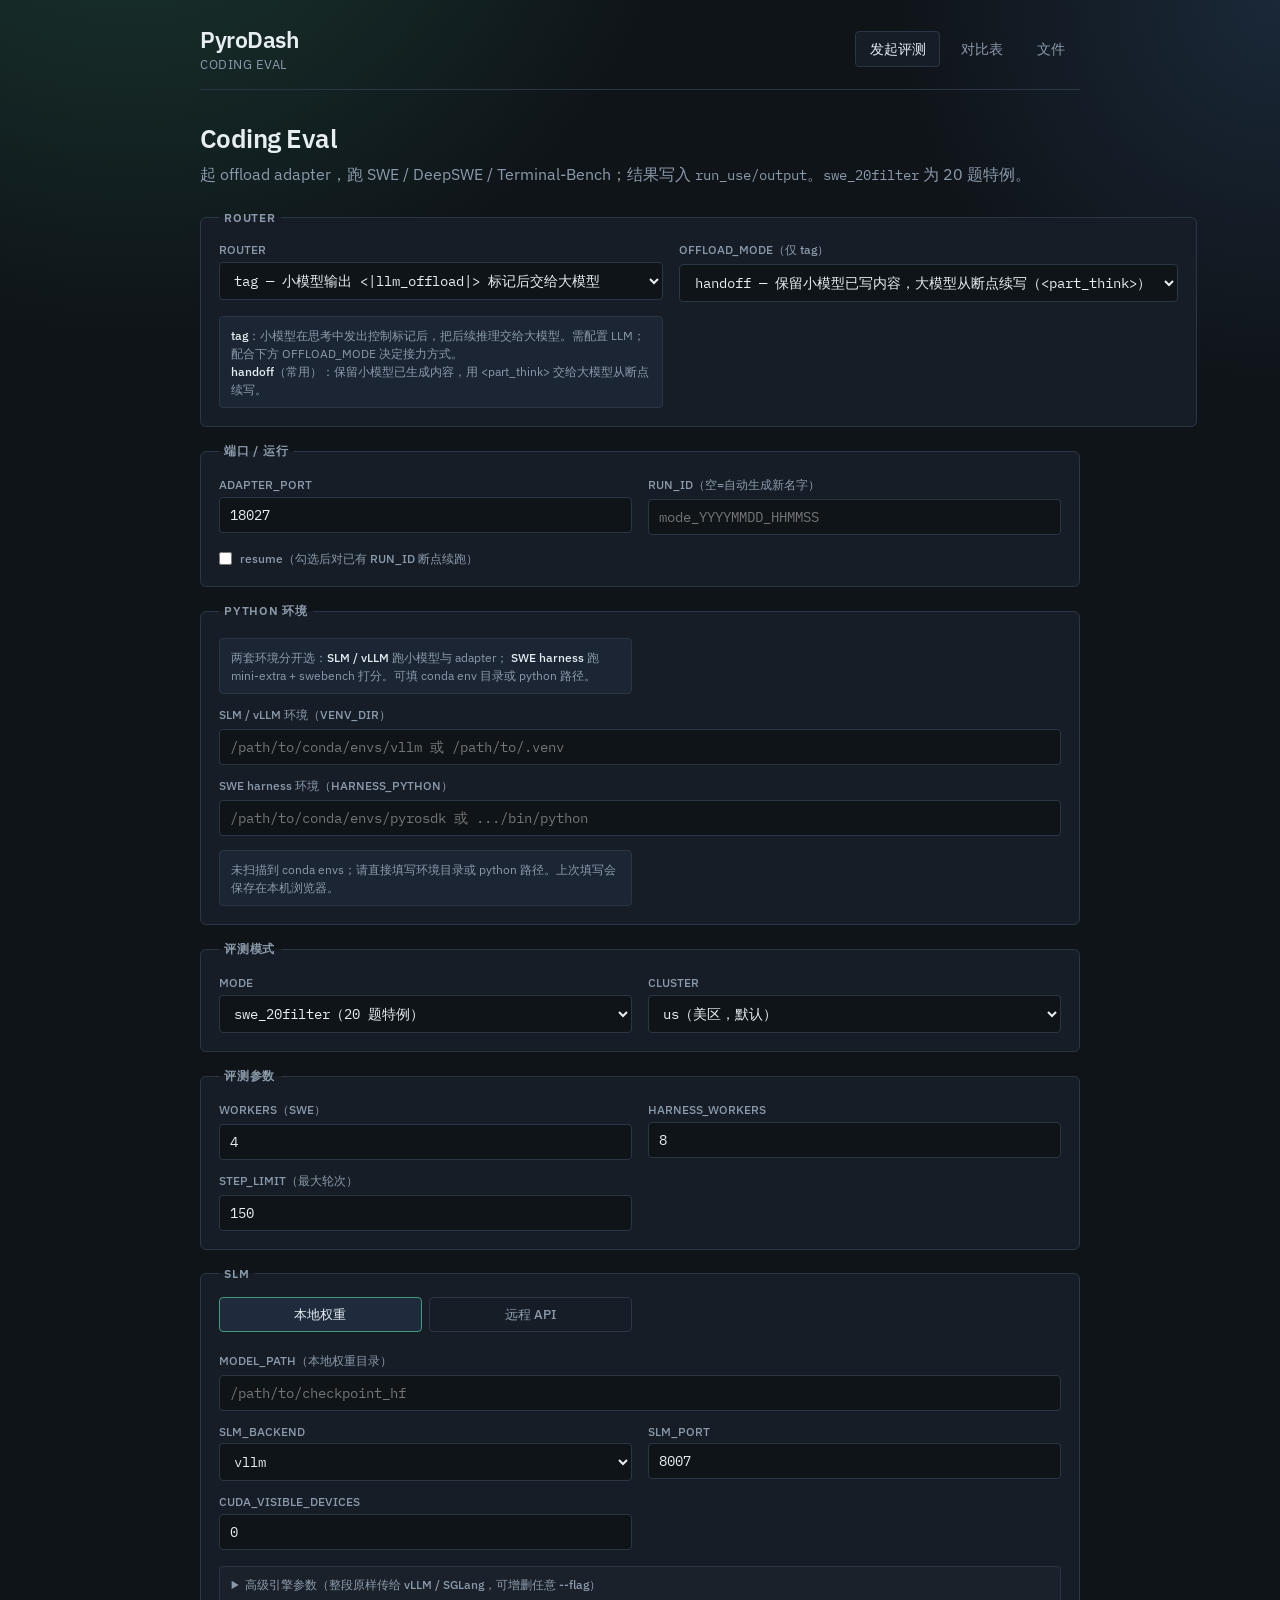
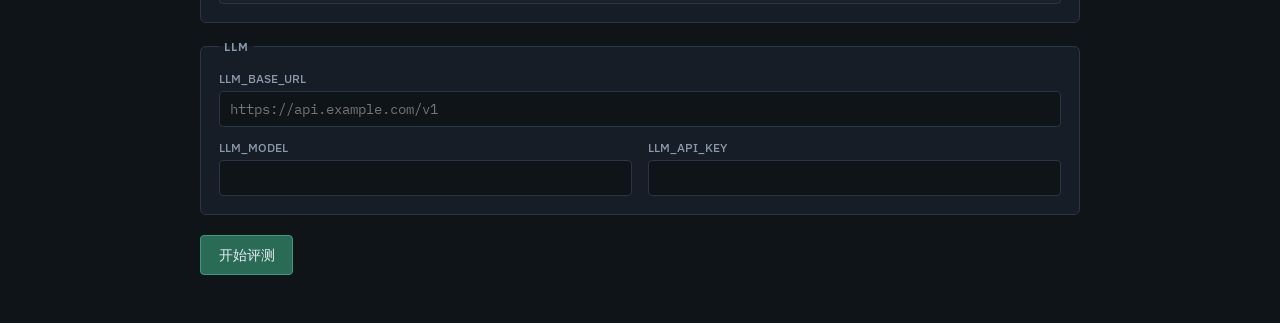
==== run_use/html/index.html @ 15b01d2b "mjy" ====
<!DOCTYPE html>
<html lang="zh-CN">
<head>
  <meta charset="UTF-8" />
  <meta name="viewport" content="width=device-width, initial-scale=1" />
  <title>PyroDash · Coding Eval</title>
  <script>
    // Support reverse-proxy subpaths (e.g. /pub/.../1) used by pyromind external access.
    (function () {
      var p = location.pathname;
      var last = p.split("/").pop() || "";
      if (!p.endsWith("/") && last && last.indexOf(".") === -1) {
        location.replace(p + "/" + location.search + location.hash);
        return;
      }
      window.__APP_BASE__ = p.endsWith("/") ? p : p.replace(/\/[^/]*$/, "/");
    })();
  </script>
  <link rel="preconnect" href="https://fonts.googleapis.com" />
  <link rel="preconnect" href="https://fonts.gstatic.com" crossorigin />
  <link href="https://fonts.googleapis.com/css2?family=IBM+Plex+Sans:wght@400;500;600&family=IBM+Plex+Mono:wght@400;500&display=swap" rel="stylesheet" />
  <link rel="stylesheet" href="styles.css?v=12" />
</head>
<body>
  <div class="page">
    <header class="top">
      <div class="brand">
        <span class="brand-mark">PyroDash</span>
        <span class="brand-sub">Coding Eval</span>
      </div>
      <nav class="tabs" role="tablist">
        <button type="button" class="tab active" data-tab="run">发起评测</button>
        <button type="button" class="tab" data-tab="tables">对比表</button>
        <button type="button" class="tab" data-tab="files">文件</button>
      </nav>
    </header>

    <main>
      <section id="panel-run" class="panel active">
        <h1>Coding Eval</h1>
        <p class="lede">起 offload adapter，跑 SWE / DeepSWE / Terminal-Bench；结果写入 <code>run_use/output</code>。<code>swe_20filter</code> 为 20 题特例。</p>

        <form id="run-form" class="form">
          <fieldset>
            <legend>Router</legend>
            <label>
              ROUTER
              <select name="router_mode" id="router-select">
                <option value="tag" selected>tag — 小模型输出 &lt;|llm_offload|&gt; 标记后交给大模型</option>
                <option value="entropy">entropy — 按思考 token 熵自动决定是否整段交给大模型重写</option>
                <option value="slm_only">slm_only — 只用小模型，不调用大模型</option>
              </select>
            </label>
            <label id="offload-mode-label">
              OFFLOAD_MODE（仅 tag）
              <select name="offload_mode" id="offload-mode-select">
                <option value="handoff" selected>handoff — 保留小模型已写内容，大模型从断点续写（&lt;part_think&gt;）</option>
                <option value="rewrite">rewrite — 丢弃小模型本轮输出，由大模型整段重写</option>
                <option value="keep">keep — 保留小模型文本，大模型直接续写（无 part_think 协议）</option>
              </select>
            </label>
            <p id="router-help" class="field-help full"></p>
          </fieldset>

          <fieldset id="ports-fieldset">
            <legend>端口 / 运行</legend>
            <label id="adapter-port-label">
              ADAPTER_PORT
              <input name="adapter_port" id="adapter-port" type="number" value="18027" />
            </label>
            <label>
              RUN_ID（空=自动生成新名字）
              <input name="run_id" type="text" placeholder="mode_YYYYMMDD_HHMMSS" />
            </label>
            <label class="checkbox-row">
              <input name="resume" id="resume" type="checkbox" value="1" />
              resume（勾选后对已有 RUN_ID 断点续跑）
            </label>
          </fieldset>

          <fieldset id="python-env-fieldset">
            <legend>Python 环境</legend>
            <p class="field-help full">
              两套环境分开选：<strong>SLM / vLLM</strong> 跑小模型与 adapter；
              <strong>SWE harness</strong> 跑 mini-extra + swebench 打分。可填 conda env 目录或 python 路径。
            </p>
            <label class="full">
              SLM / vLLM 环境（VENV_DIR）
              <input
                name="venv_dir"
                id="venv-dir"
                type="text"
                list="conda-env-suggestions"
                placeholder="/path/to/conda/envs/vllm 或 /path/to/.venv"
                autocomplete="off"
              />
            </label>
            <label class="full">
              SWE harness 环境（HARNESS_PYTHON）
              <input
                name="harness_python"
                id="harness-python"
                type="text"
                list="conda-env-suggestions"
                placeholder="/path/to/conda/envs/pyrosdk 或 .../bin/python"
                autocomplete="off"
              />
            </label>
            <datalist id="conda-env-suggestions"></datalist>
            <p id="env-detect-hint" class="field-help full muted"></p>
          </fieldset>

          <fieldset>
            <legend>评测模式</legend>
            <label>
              MODE
              <select name="mode" id="mode-select">
                <option value="swe">swe（Verified 全量）</option>
                <option value="swe_20filter" selected>swe_20filter（20 题特例）</option>
                <option value="deepswe">deepswe</option>
                <option value="terminal">terminal</option>
              </select>
            </label>
            <label>
              CLUSTER
              <select name="cluster" id="cluster-select">
                <option value="us" selected>us（美区，默认）</option>
                <option value="shanghai">shanghai（上海集群）</option>
              </select>
            </label>
          </fieldset>

          <fieldset id="mode-extra" class="mode-extra">
            <legend>评测参数</legend>
            <label class="mode-field mode-swe">
              WORKERS（SWE）
              <input name="workers" type="number" value="4" />
            </label>
            <label class="mode-field mode-swe">
              HARNESS_WORKERS
              <input name="harness_workers" type="number" value="8" />
            </label>
            <label class="mode-field mode-swe">
              STEP_LIMIT（最大轮次）
              <input name="step_limit" id="step-limit" type="number" value="150" min="1" />
            </label>
            <label class="mode-field mode-agent">
              N_CONCURRENT
              <input name="n_concurrent" type="number" value="4" />
            </label>
            <label class="mode-field mode-agent">
              N_TASKS（空=全部）
              <input name="n_tasks" type="text" placeholder="e.g. 1 for smoke" />
            </label>
            <label class="mode-field mode-deepswe full">
              DEEPSWE_TASKS
              <input name="deepswe_tasks" type="text" placeholder="/path/to/deep-swe/tasks" value="" />
            </label>
            <label class="mode-field mode-terminal full">
              TB_DATASET
              <input name="tb_dataset" type="text" value="terminal-bench/terminal-bench-2-1" />
            </label>
          </fieldset>

          <fieldset id="slm-fieldset">
            <legend>SLM</legend>
            <div class="seg-toggle full" id="slm-source-toggle" role="group" aria-label="SLM source">
              <label class="seg-opt">
                <input type="radio" name="slm_source" value="local" checked />
                <span>本地权重</span>
              </label>
              <label class="seg-opt">
                <input type="radio" name="slm_source" value="remote" />
                <span>远程 API</span>
              </label>
            </div>
            <div id="slm-local-fields" class="slm-local">
              <label class="full">
                MODEL_PATH（本地权重目录）
                <input name="model_path" id="model-path" type="text" placeholder="/path/to/checkpoint_hf" />
              </label>
              <label>
                SLM_BACKEND
                <select name="slm_backend" id="slm-backend">
                  <option value="vllm" selected>vllm</option>
                  <option value="sglang">sglang</option>
                </select>
              </label>
              <label>
                SLM_PORT
                <input name="slm_port" id="slm-port" type="number" value="8007" />
              </label>
              <label>
                CUDA_VISIBLE_DEVICES
                <input name="cuda_visible_devices" id="cuda-visible-devices" type="text" value="0" />
              </label>
              <details class="full slm-advanced" id="slm-advanced">
                <summary>高级引擎参数（整段原样传给 vLLM / SGLang，可增删任意 --flag）</summary>
                <div class="slm-advanced-grid">
                  <label class="backend-vllm full">
                    VLLM_EXTRA_ARGS
                    <span class="field-hint">例如需要限长时自行加上：--max-model-len 128000</span>
                    <textarea name="vllm_extra_args" id="vllm-extra-args" rows="3" spellcheck="false">--gpu-memory-utilization 0.90 --tensor-parallel-size 1 --trust-remote-code --reasoning-parser qwen3 --enable-auto-tool-choice --tool-call-parser qwen3_coder</textarea>
                  </label>
                  <label class="backend-sglang full">
                    SGLANG_EXTRA_ARGS
                    <span class="field-hint">例如需要限长时自行加上：--context-length 128000</span>
                    <textarea name="sglang_extra_args" id="sglang-extra-args" rows="3" spellcheck="false">--tp 1 --mem-fraction-static 0.90 --tool-call-parser qwen3_coder --reasoning-parser qwen3</textarea>
                  </label>
                </div>
              </details>
            </div>
            <div id="slm-remote-fields" class="slm-remote" hidden>
              <label class="full">
                SLM_BASE_URL
                <input name="slm_base_url" id="slm-base-url" type="text" placeholder="http://host:8000/v1" />
              </label>
              <label>
                SLM_MODEL
                <input name="slm_model" id="slm-model" type="text" placeholder="model-name" />
              </label>
              <label>
                SLM_API_KEY
                <input name="slm_api_key" id="slm-api-key" type="text" value="dummy" />
              </label>
            </div>
          </fieldset>

          <fieldset id="llm-fieldset">
            <legend>LLM</legend>
            <label class="full">
              LLM_BASE_URL
              <input name="llm_base_url" id="llm-base-url" type="text" placeholder="https://api.example.com/v1" />
            </label>
            <label>
              LLM_MODEL
              <input name="llm_model" id="llm-model" type="text" />
            </label>
            <label>
              LLM_API_KEY
              <input name="llm_api_key" id="llm-api-key" type="password" />
            </label>
          </fieldset>

          <div class="actions">
            <button type="submit" class="btn primary" id="btn-start">开始评测</button>
            <span id="form-error" class="error" hidden></span>
          </div>
        </form>

        <div id="progress" class="progress" hidden>
          <div class="progress-head">
            <h2>进度</h2>
            <span id="progress-run-id" class="mono"></span>
          </div>
          <div class="phase-row">
            <span class="phase-label">phase</span>
            <span id="progress-phase" class="phase-badge">—</span>
            <span id="progress-message" class="muted"></span>
          </div>
          <div id="instance-progress" class="instance-progress" hidden>
            <div class="instance-progress-meta">
              <span id="instance-progress-label" class="mono">—</span>
              <span id="instance-progress-pct" class="muted"></span>
            </div>
            <div class="instance-progress-bar"><div id="instance-progress-fill"></div></div>
            <div id="instance-progress-list" class="instance-progress-list mono muted"></div>
          </div>
          <div class="log-tabs">
            <button type="button" class="log-tab active" data-log="live">live</button>
            <button type="button" class="log-tab" data-log="minisweagent">minisweagent</button>
            <button type="button" class="log-tab" data-log="eval">eval</button>
            <button type="button" class="log-tab" data-log="adapter_api">adapter_api</button>
            <button type="button" class="log-tab" data-log="slm_serve">slm_serve</button>
            <button type="button" class="log-tab" data-log="adapter">adapter</button>
          </div>
          <pre id="progress-log" class="log"></pre>
          <div id="progress-done" class="done-box" hidden>
            <p>评测结束。可在「历史结果」查看摘要与文件。</p>
            <button type="button" class="btn" id="btn-view-results">查看结果</button>
          </div>
        </div>
      </section>

      <section id="panel-tables" class="panel">
        <div class="history-head">
          <h1>对比表</h1>
          <div class="history-head-actions">
            <button type="button" class="btn" id="btn-refresh-tables">刷新</button>
          </div>
        </div>
        <p class="lede tables-lede">按 mode 查看 <code>result.md</code> 历史指标；跑完会自动追加。文件请到「文件」页查看。</p>
        <div class="leaderboard-bar">
          <div id="leaderboard-tabs" class="leaderboard-tabs" role="tablist">
            <button type="button" class="lb-tab active" data-mode="swe_20filter">20filter</button>
            <button type="button" class="lb-tab" data-mode="swe">500</button>
            <button type="button" class="lb-tab" data-mode="terminal">Terminal</button>
            <button type="button" class="lb-tab" data-mode="deepswe">DeepSWE</button>
          </div>
        </div>
        <div id="leaderboard-wrap" class="leaderboard-wrap">
          <table id="leaderboard-table" class="leaderboard-table">
            <thead></thead>
            <tbody></tbody>
          </table>
          <p id="leaderboard-empty" class="muted" hidden>该 mode 暂无行</p>
        </div>
      </section>

      <section id="panel-files" class="panel">
        <div class="history-head">
          <h1>文件</h1>
          <div class="history-head-actions">
            <button type="button" class="btn" id="btn-sync-result" title="把当前 run 指标写入 result.md">同步到表</button>
            <button type="button" class="btn" id="btn-refresh">刷新</button>
          </div>
        </div>
        <div class="history-layout">
          <aside class="history-runs">
            <ul id="run-list" class="run-list"></ul>
          </aside>
          <div class="history-main">
            <div id="result-detail" class="result-detail">
              <h2 id="result-title" class="muted">选择左侧 run</h2>
              <div id="result-summary" class="summary"></div>
              <div class="history-split">
                <aside class="history-files">
                  <h3>文件树</h3>
                  <div id="file-tree" class="file-tree"></div>
                </aside>
                <div class="history-preview">
                  <div class="preview-head">
                    <span id="preview-path" class="mono muted">点击左侧文件预览</span>
                    <div id="traj-view-toggle" class="traj-view-toggle" hidden>
                      <button type="button" class="btn traj-btn active" data-view="chat">format</button>
                      <button type="button" class="btn traj-btn" data-view="json">JSON</button>
                    </div>
                  </div>
                  <div id="preview-body" class="preview-body">
                    <p class="muted">左侧选 run 与文件；轨迹可在「format / JSON」间切换。</p>
                  </div>
                </div>
              </div>
            </div>
          </div>
        </div>
      </section>
    </main>
  </div>
  <script src="app.js?v=12"></script>
</body>
</html>
---- run_use/html/styles.css ----
:root {
  --bg0: #0f1419;
  --bg1: #161d26;
  --bg2: #1c2633;
  --line: #2a3644;
  --text: #e6edf3;
  --muted: #8b9aab;
  --accent: #3d9a7a;
  --accent-dim: #2a6b55;
  --warn: #c9a227;
  --danger: #c45c5c;
  --ok: #3d9a7a;
  --mono: "IBM Plex Mono", ui-monospace, monospace;
  --sans: "IBM Plex Sans", system-ui, sans-serif;
}

* {
  box-sizing: border-box;
}

html, body {
  margin: 0;
  min-height: 100%;
  font-family: var(--sans);
  color: var(--text);
  background:
    radial-gradient(ellipse 80% 50% at 10% -10%, #1a3a32 0%, transparent 55%),
    radial-gradient(ellipse 60% 40% at 100% 0%, #1a2838 0%, transparent 50%),
    var(--bg0);
}

code, .mono {
  font-family: var(--mono);
  font-size: 0.9em;
}

.page {
  max-width: 920px;
  margin: 0 auto;
  padding: 1.5rem 1.25rem 3rem;
}

/* History needs full half-screens for tree + preview */
.page.page-wide {
  max-width: min(1480px, 98vw);
}

.top {
  display: flex;
  flex-wrap: wrap;
  align-items: center;
  justify-content: space-between;
  gap: 1rem;
  margin-bottom: 2rem;
  padding-bottom: 1rem;
  border-bottom: 1px solid var(--line);
}

.brand {
  display: flex;
  flex-direction: column;
  gap: 0.15rem;
}

.brand-mark {
  font-size: 1.45rem;
  font-weight: 600;
  letter-spacing: -0.02em;
}

.brand-sub {
  font-size: 0.8rem;
  color: var(--muted);
  letter-spacing: 0.04em;
  text-transform: uppercase;
}

.tabs {
  display: flex;
  gap: 0.35rem;
}

.tab {
  font-family: var(--sans);
  font-size: 0.9rem;
  font-weight: 500;
  color: var(--muted);
  background: transparent;
  border: 1px solid transparent;
  padding: 0.45rem 0.85rem;
  cursor: pointer;
  border-radius: 4px;
}

.tab:hover {
  color: var(--text);
}

.tab.active {
  color: var(--text);
  border-color: var(--line);
  background: var(--bg1);
}

.panel {
  display: none;
}

.panel.active {
  display: block;
}

h1 {
  font-size: 1.6rem;
  font-weight: 600;
  margin: 0 0 0.4rem;
  letter-spacing: -0.02em;
}

h2 {
  font-size: 1.1rem;
  margin: 0;
}

h3 {
  font-size: 0.95rem;
  color: var(--muted);
  font-weight: 500;
  margin: 1.25rem 0 0.5rem;
}

.lede {
  color: var(--muted);
  margin: 0 0 1.5rem;
  line-height: 1.5;
}

.form fieldset {
  border: 1px solid var(--line);
  background: var(--bg1);
  border-radius: 6px;
  margin: 0 0 1rem;
  padding: 1rem 1.1rem 1.15rem;
}

.form legend {
  font-size: 0.75rem;
  font-weight: 600;
  letter-spacing: 0.06em;
  text-transform: uppercase;
  color: var(--muted);
  padding: 0 0.35rem;
}

.form {
  display: flex;
  flex-direction: column;
}

.form fieldset {
  display: grid;
  grid-template-columns: 1fr 1fr;
  gap: 0.75rem 1rem;
}

label {
  display: flex;
  flex-direction: column;
  gap: 0.3rem;
  font-size: 0.78rem;
  color: var(--muted);
  font-weight: 500;
}

label.full {
  grid-column: 1 / -1;
}

label.checkbox-row {
  grid-column: 1 / -1;
  flex-direction: row;
  align-items: center;
  gap: 0.5rem;
  margin-top: 0.15rem;
}

label.checkbox-row input[type="checkbox"] {
  width: auto;
  margin: 0;
  accent-color: var(--accent);
}

.mode-field[hidden],
label[hidden],
#offload-mode-label[hidden],
.is-slm-only-hidden {
  display: none !important;
}

input, select {
  font-family: var(--mono);
  font-size: 0.85rem;
  color: var(--text);
  background: var(--bg0);
  border: 1px solid var(--line);
  border-radius: 4px;
  padding: 0.5rem 0.65rem;
}

input:focus, select:focus {
  outline: 1px solid var(--accent);
  border-color: var(--accent-dim);
}

.or {
  grid-column: 1 / -1;
  text-align: center;
  font-size: 0.75rem;
  color: var(--muted);
  letter-spacing: 0.08em;
}

.actions {
  display: flex;
  align-items: center;
  gap: 1rem;
  margin-top: 0.25rem;
}

.btn {
  font-family: var(--sans);
  font-size: 0.9rem;
  font-weight: 500;
  color: var(--text);
  background: var(--bg2);
  border: 1px solid var(--line);
  border-radius: 4px;
  padding: 0.55rem 1.1rem;
  cursor: pointer;
}

.btn:hover {
  border-color: var(--muted);
}

.btn.primary {
  background: var(--accent-dim);
  border-color: var(--accent);
}

.btn.primary:hover {
  background: var(--accent);
  color: #06140f;
}

.btn:disabled {
  opacity: 0.5;
  cursor: not-allowed;
}

.error {
  color: var(--danger);
  font-size: 0.85rem;
}

.progress {
  margin-top: 2rem;
  padding-top: 1.5rem;
  border-top: 1px solid var(--line);
}

.progress-head {
  display: flex;
  align-items: baseline;
  justify-content: space-between;
  gap: 1rem;
  margin-bottom: 0.75rem;
}

.phase-row {
  display: flex;
  flex-wrap: wrap;
  align-items: center;
  gap: 0.6rem;
  margin-bottom: 0.85rem;
}

.phase-label {
  font-size: 0.75rem;
  color: var(--muted);
  text-transform: uppercase;
  letter-spacing: 0.05em;
}

.phase-badge {
  font-family: var(--mono);
  font-size: 0.85rem;
  padding: 0.2rem 0.55rem;
  border-radius: 3px;
  background: var(--bg2);
  border: 1px solid var(--line);
}

.phase-badge.starting_adapter { border-color: var(--warn); color: var(--warn); }
.phase-badge.evaluating { border-color: #5b8fc7; color: #7eb0e0; }
.phase-badge.done { border-color: var(--ok); color: var(--ok); }
.phase-badge.failed { border-color: var(--danger); color: var(--danger); }

.muted { color: var(--muted); font-size: 0.85rem; }

.instance-progress {
  margin: 0 0 0.9rem;
  padding: 0.75rem 0.9rem;
  background: var(--bg1);
  border: 1px solid var(--line);
  border-radius: 4px;
}

.instance-progress-meta {
  display: flex;
  justify-content: space-between;
  gap: 0.75rem;
  margin-bottom: 0.45rem;
  font-size: 0.85rem;
}

.instance-progress-bar {
  height: 6px;
  background: var(--bg0);
  border-radius: 3px;
  overflow: hidden;
}

.instance-progress-bar > div {
  height: 100%;
  width: 0%;
  background: var(--accent);
  transition: width 0.35s ease;
}

.instance-progress-list {
  margin-top: 0.55rem;
  font-size: 0.72rem;
  line-height: 1.45;
  max-height: 4.5em;
  overflow: auto;
  word-break: break-all;
}

.log-tabs {
  display: flex;
  gap: 0.35rem;
  margin-bottom: 0.4rem;
}

.log-tab {
  font-family: var(--mono);
  font-size: 0.75rem;
  color: var(--muted);
  background: transparent;
  border: 1px solid transparent;
  padding: 0.3rem 0.55rem;
  cursor: pointer;
  border-radius: 3px;
}

.log-tab.active {
  color: var(--text);
  border-color: var(--line);
  background: var(--bg1);
}

.log {
  margin: 0;
  max-height: min(55vh, 520px);
  min-height: 220px;
  overflow: auto;
  padding: 0.85rem 1rem;
  background: #0a0e12;
  border: 1px solid var(--line);
  border-radius: 4px;
  font-family: var(--mono);
  font-size: 0.75rem;
  line-height: 1.45;
  white-space: pre-wrap;
  word-break: break-word;
}

.done-box {
  margin-top: 1rem;
  padding: 0.9rem 1rem;
  border: 1px solid var(--accent-dim);
  background: rgba(61, 154, 122, 0.08);
  border-radius: 4px;
}

.done-box p {
  margin: 0 0 0.75rem;
}

.history-head {
  display: flex;
  align-items: center;
  justify-content: space-between;
  margin-bottom: 0.55rem;
}

.history-head-actions {
  display: flex;
  gap: 0.45rem;
  align-items: center;
}

.leaderboard-bar {
  display: flex;
  align-items: center;
  gap: 0.75rem;
  margin-bottom: 0.45rem;
  flex-wrap: wrap;
}

.leaderboard-tabs {
  display: flex;
  gap: 0.35rem;
  flex-wrap: wrap;
}

.lb-tab {
  border: 1px solid var(--line);
  background: var(--bg1);
  color: var(--muted);
  border-radius: 4px;
  padding: 0.28rem 0.65rem;
  font-size: 0.78rem;
  cursor: pointer;
}

.lb-tab.active {
  border-color: var(--accent, #6ea8fe);
  color: var(--text);
  background: rgba(110, 168, 254, 0.1);
}

.tables-lede {
  margin: 0 0 0.85rem;
}

#panel-tables.active {
  display: flex;
  flex-direction: column;
  min-height: min(82vh, 920px);
}

.leaderboard-wrap {
  border: 1px solid var(--line);
  border-radius: 4px;
  background: var(--bg1);
  flex: 1;
  min-height: min(68vh, 780px);
  max-height: none;
  overflow: auto;
  margin-bottom: 0;
}

.leaderboard-table {
  width: max-content;
  min-width: 100%;
  border-collapse: collapse;
  font-size: 0.8rem;
  font-family: var(--mono);
}

.leaderboard-table th,
.leaderboard-table td {
  padding: 0.4rem 0.65rem;
  border-bottom: 1px solid var(--line);
  text-align: left;
  white-space: nowrap;
}

.leaderboard-table th {
  position: sticky;
  top: 0;
  background: var(--bg);
  color: var(--muted);
  font-weight: 500;
  z-index: 1;
}

.leaderboard-table tr.lb-hl td {
  background: rgba(110, 168, 254, 0.12);
}

#leaderboard-empty {
  margin: 0.5rem 0.75rem;
}

.run-meta-line {
  font-size: 0.82rem;
  color: var(--text);
  margin-bottom: 0.4rem;
  font-family: var(--mono);
}

.metrics-table-wrap {
  overflow: auto;
  margin-bottom: 0.55rem;
  border: 1px solid var(--line);
  border-radius: 4px;
}

.metrics-mini {
  width: max-content;
  min-width: 100%;
  border-collapse: collapse;
  font-size: 0.72rem;
  font-family: var(--mono);
}

.metrics-mini th,
.metrics-mini td {
  padding: 0.28rem 0.45rem;
  border-bottom: 1px solid var(--line);
  white-space: nowrap;
}

.metrics-mini th {
  color: var(--muted);
  font-weight: 500;
  background: var(--bg1);
}

#panel-files.active {
  display: flex;
  flex-direction: column;
}

.history-layout {
  display: grid;
  grid-template-columns: minmax(220px, 260px) 1fr;
  gap: 1rem;
  min-height: min(78vh, 860px);
  height: min(78vh, 860px);
  align-items: stretch;
  margin-top: 0.35rem;
}

.history-runs {
  border: 1px solid var(--line);
  background: var(--bg1);
  border-radius: 4px;
  min-height: 0;
  overflow: auto;
  padding: 0.4rem;
}

.run-list {
  list-style: none;
  margin: 0;
  padding: 0;
  display: flex;
  flex-direction: column;
  gap: 0.35rem;
}

.run-list li {
  display: flex;
  flex-direction: column;
  align-items: flex-start;
  gap: 0.3rem;
  padding: 0.65rem 0.7rem;
  background: var(--bg);
  border: 1px solid transparent;
  border-radius: 4px;
  cursor: pointer;
}

.run-list li:hover {
  border-color: var(--muted);
}

.run-list li.active {
  border-color: var(--accent, #6ea8fe);
  background: rgba(110, 168, 254, 0.08);
}

.run-list .id {
  font-family: var(--mono);
  font-size: 0.78rem;
  word-break: break-all;
  line-height: 1.35;
}

.run-list .meta {
  font-size: 0.7rem;
  color: var(--muted);
  line-height: 1.3;
}

.history-main {
  min-width: 0;
  min-height: 0;
  display: flex;
  flex-direction: column;
  height: 100%;
}

.result-detail {
  flex: 1;
  min-height: 0;
  height: 100%;
  display: flex;
  flex-direction: column;
  overflow: hidden;
}

.result-detail h2 {
  margin: 0 0 0.4rem;
  font-size: 1.05rem;
  font-family: var(--mono);
  word-break: break-all;
}

.seg-toggle {
  display: flex;
  gap: 0.4rem;
  margin-bottom: 0.5rem;
}

.seg-opt {
  flex: 1;
  cursor: pointer;
}

.seg-opt input {
  position: absolute;
  opacity: 0;
  pointer-events: none;
}

.seg-opt span {
  display: block;
  text-align: center;
  padding: 0.45rem 0.6rem;
  border: 1px solid var(--line);
  border-radius: 4px;
  background: var(--bg1);
  color: var(--muted);
  font-size: 0.8rem;
  font-weight: 500;
}

.seg-opt input:checked + span {
  border-color: var(--accent, #6ea8fe);
  color: var(--text);
  background: rgba(110, 168, 254, 0.1);
}

.slm-local,
.slm-remote {
  display: contents;
}

.slm-local[hidden],
.slm-remote[hidden] {
  display: none !important;
}

.slm-advanced {
  grid-column: 1 / -1;
  margin-top: 0.25rem;
  border: 1px solid var(--line);
  border-radius: 4px;
  padding: 0.55rem 0.75rem;
  background: rgba(255, 255, 255, 0.02);
}

.slm-advanced > summary {
  cursor: pointer;
  color: var(--muted);
  font-size: 0.78rem;
  font-weight: 500;
  user-select: none;
}

.slm-advanced-grid {
  display: grid;
  grid-template-columns: 1fr 1fr;
  gap: 0.75rem 1rem;
  margin-top: 0.75rem;
}

.slm-advanced-grid label[hidden],
.backend-vllm[hidden],
.backend-sglang[hidden] {
  display: none !important;
}

.slm-advanced .field-hint {
  display: block;
  font-size: 0.72rem;
  font-weight: 400;
  color: var(--muted);
  margin: -0.1rem 0 0.15rem;
}

.slm-advanced textarea {
  font-family: var(--mono);
  font-size: 0.8rem;
  color: var(--text);
  background: var(--bg0);
  border: 1px solid var(--line);
  border-radius: 4px;
  padding: 0.55rem 0.65rem;
  resize: vertical;
  min-height: 4.2rem;
  width: 100%;
  line-height: 1.4;
}

.slm-advanced textarea:focus {
  outline: 1px solid var(--accent);
  border-color: var(--accent-dim);
}

#adapter-port-label[hidden],
#llm-fieldset[hidden] {
  display: none !important;
}

.field-help {
  margin: 0.15rem 0 0;
  padding: 0.55rem 0.7rem;
  border: 1px solid var(--line);
  border-radius: 4px;
  background: rgba(110, 168, 254, 0.06);
  color: var(--muted);
  font-size: 0.78rem;
  line-height: 1.45;
}

.field-help strong {
  color: var(--text);
  font-weight: 500;
}

.summary {
  font-size: 0.9rem;
  line-height: 1.6;
  color: var(--muted);
}

.summary strong {
  color: var(--text);
  font-weight: 500;
}

.history-split {
  display: grid;
  /* file tree · preview */
  grid-template-columns: minmax(200px, 280px) 1fr;
  gap: 1rem;
  margin-top: 0.65rem;
  flex: 1;
  min-height: 0;
  align-items: stretch;
}

.history-files {
  border: 1px solid var(--line);
  background: var(--bg1);
  border-radius: 4px;
  padding: 0.65rem 0.75rem;
  display: flex;
  flex-direction: column;
  min-height: 0;
  min-width: 0;
}

.history-files h3 {
  margin-top: 0;
  flex-shrink: 0;
}

.file-tree {
  flex: 1;
  overflow: auto;
  min-height: 0;
  font-family: var(--mono);
  font-size: 0.74rem;
  line-height: 1.35;
}

.tree-dir,
.tree-file {
  user-select: none;
}

.tree-dir > .tree-row,
.tree-file > .tree-row {
  display: flex;
  align-items: center;
  gap: 0.25rem;
  width: 100%;
  text-align: left;
  background: transparent;
  border: none;
  color: var(--text);
  padding: 0.22rem 0.3rem;
  border-radius: 3px;
  cursor: pointer;
  font: inherit;
}

.tree-dir > .tree-row:hover,
.tree-file > .tree-row:hover {
  background: var(--bg2);
}

.tree-file > .tree-row.active {
  background: rgba(61, 154, 122, 0.16);
  color: #b6e8d4;
}

.tree-twist {
  display: inline-block;
  width: 1rem;
  color: var(--muted);
  flex-shrink: 0;
}

.tree-icon {
  color: var(--muted);
  flex-shrink: 0;
}

.tree-name {
  overflow: hidden;
  text-overflow: ellipsis;
  white-space: nowrap;
}

.tree-children {
  margin-left: 0.85rem;
  border-left: 1px solid var(--line);
  padding-left: 0.35rem;
}

.tree-dir.collapsed > .tree-children {
  display: none;
}

.tree-file .tree-name {
  color: #7eb0e0;
}

.history-preview {
  border: 1px solid var(--line);
  background: var(--bg1);
  border-radius: 4px;
  display: flex;
  flex-direction: column;
  min-height: 0;
  min-width: 0;
}

.preview-head {
  padding: 0.55rem 0.85rem;
  border-bottom: 1px solid var(--line);
  font-size: 0.78rem;
  display: flex;
  flex-wrap: wrap;
  align-items: center;
  justify-content: space-between;
  gap: 0.5rem;
  flex-shrink: 0;
}

.traj-view-toggle {
  display: flex;
  gap: 0.3rem;
}

.traj-btn {
  padding: 0.25rem 0.65rem;
  font-size: 0.75rem;
}

.traj-btn.active {
  border-color: var(--accent);
  background: var(--accent-dim);
}

.preview-body {
  flex: 1;
  overflow: auto;
  min-height: 0;
  padding: 0.85rem;
}

.preview-raw {
  margin: 0;
  white-space: pre-wrap;
  word-break: break-word;
  font-family: var(--mono);
  font-size: 0.72rem;
  line-height: 1.45;
}

.chat-thread {
  display: flex;
  flex-direction: column;
  gap: 0.65rem;
}

.chat-bubble {
  border: 1px solid var(--line);
  border-radius: 6px;
  padding: 0.55rem 0.7rem;
  background: var(--bg0);
}

.chat-bubble.role-system { border-left: 3px solid #8b9aab; }
.chat-bubble.role-user { border-left: 3px solid #5b8fc7; }
.chat-bubble.role-assistant { border-left: 3px solid var(--accent); }
.chat-bubble.role-tool { border-left: 3px solid #c9a227; }
.chat-bubble.role-exit { border-left: 3px solid var(--danger); }

.chat-role {
  font-size: 0.72rem;
  font-weight: 600;
  letter-spacing: 0.04em;
  text-transform: uppercase;
  color: var(--muted);
  margin-bottom: 0.35rem;
}

.chat-section-label {
  font-size: 0.7rem;
  color: var(--muted);
  margin: 0.45rem 0 0.2rem;
}

.chat-text {
  font-family: var(--mono);
  font-size: 0.75rem;
  line-height: 1.5;
  white-space: pre-wrap;
  word-break: break-word;
}

.offload-token {
  color: #f0c674;
  background: rgba(240, 198, 116, 0.12);
  border-radius: 2px;
  padding: 0 0.15em;
  font-weight: 500;
}

@media (max-width: 900px) {
  .history-layout {
    grid-template-columns: 1fr;
    height: auto;
    min-height: 0;
  }
  .history-runs {
    max-height: 28vh;
  }
  .history-split {
    grid-template-columns: 1fr;
    height: auto;
    min-height: 0;
  }
  .history-files,
  .history-preview {
    max-height: 50vh;
  }
}

@media (max-width: 640px) {
  .form fieldset {
    grid-template-columns: 1fr;
  }
}
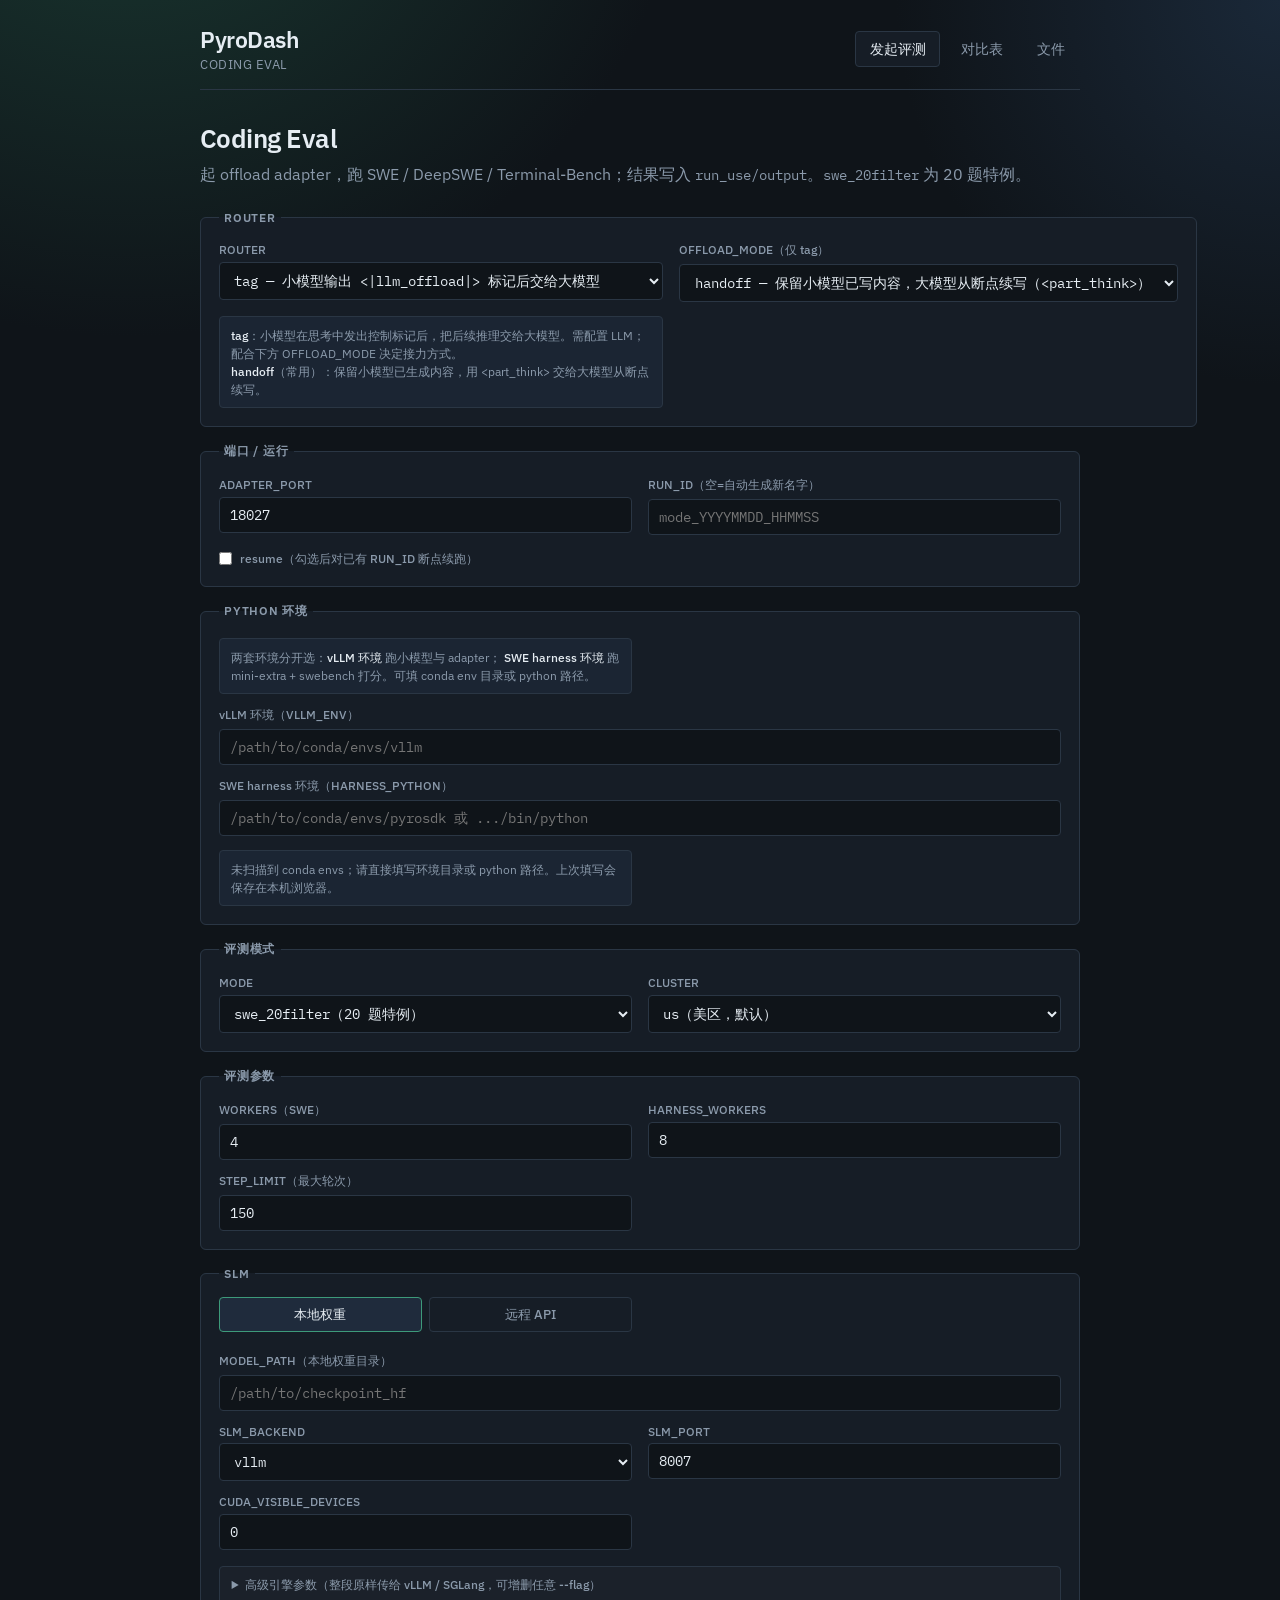
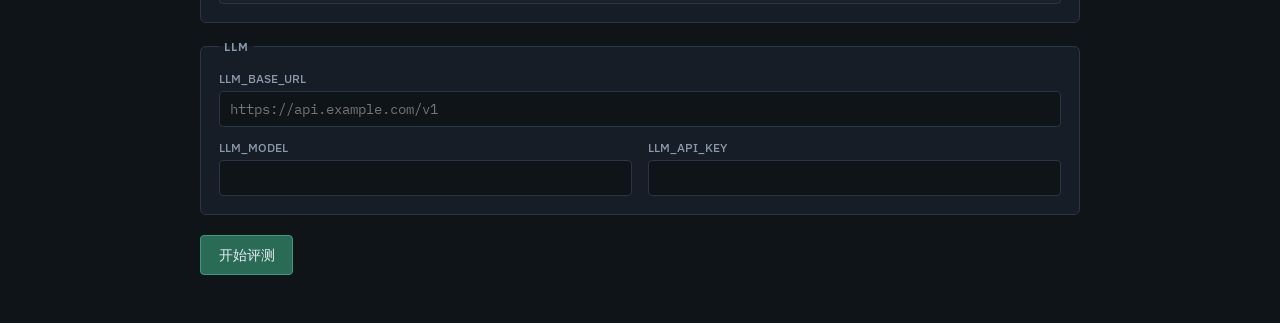
==== commit 58d6b84e: "mjy" ====
--- a/run_use/html/index.html
+++ b/run_use/html/index.html
@@ -19,7 +19,7 @@
   <link rel="preconnect" href="https://fonts.googleapis.com" />
   <link rel="preconnect" href="https://fonts.gstatic.com" crossorigin />
   <link href="https://fonts.googleapis.com/css2?family=IBM+Plex+Sans:wght@400;500;600&family=IBM+Plex+Mono:wght@400;500&display=swap" rel="stylesheet" />
-  <link rel="stylesheet" href="styles.css?v=12" />
+  <link rel="stylesheet" href="styles.css?v=13" />
 </head>
 <body>
   <div class="page">
@@ -81,17 +81,17 @@
           <fieldset id="python-env-fieldset">
             <legend>Python 环境</legend>
             <p class="field-help full">
-              两套环境分开选：<strong>SLM / vLLM</strong> 跑小模型与 adapter；
-              <strong>SWE harness</strong> 跑 mini-extra + swebench 打分。可填 conda env 目录或 python 路径。
+              两套环境分开选：<strong>vLLM 环境</strong> 跑小模型与 adapter；
+              <strong>SWE harness 环境</strong> 跑 mini-extra + swebench 打分。可填 conda env 目录或 python 路径。
             </p>
             <label class="full">
-              SLM / vLLM 环境（VENV_DIR）
+              vLLM 环境（VLLM_ENV）
               <input
-                name="venv_dir"
-                id="venv-dir"
+                name="vllm_env"
+                id="vllm-env"
                 type="text"
                 list="conda-env-suggestions"
-                placeholder="/path/to/conda/envs/vllm 或 /path/to/.venv"
+                placeholder="/path/to/conda/envs/vllm"
                 autocomplete="off"
               />
             </label>
@@ -347,6 +347,6 @@
       </section>
     </main>
   </div>
-  <script src="app.js?v=12"></script>
+  <script src="app.js?v=13"></script>
 </body>
 </html>
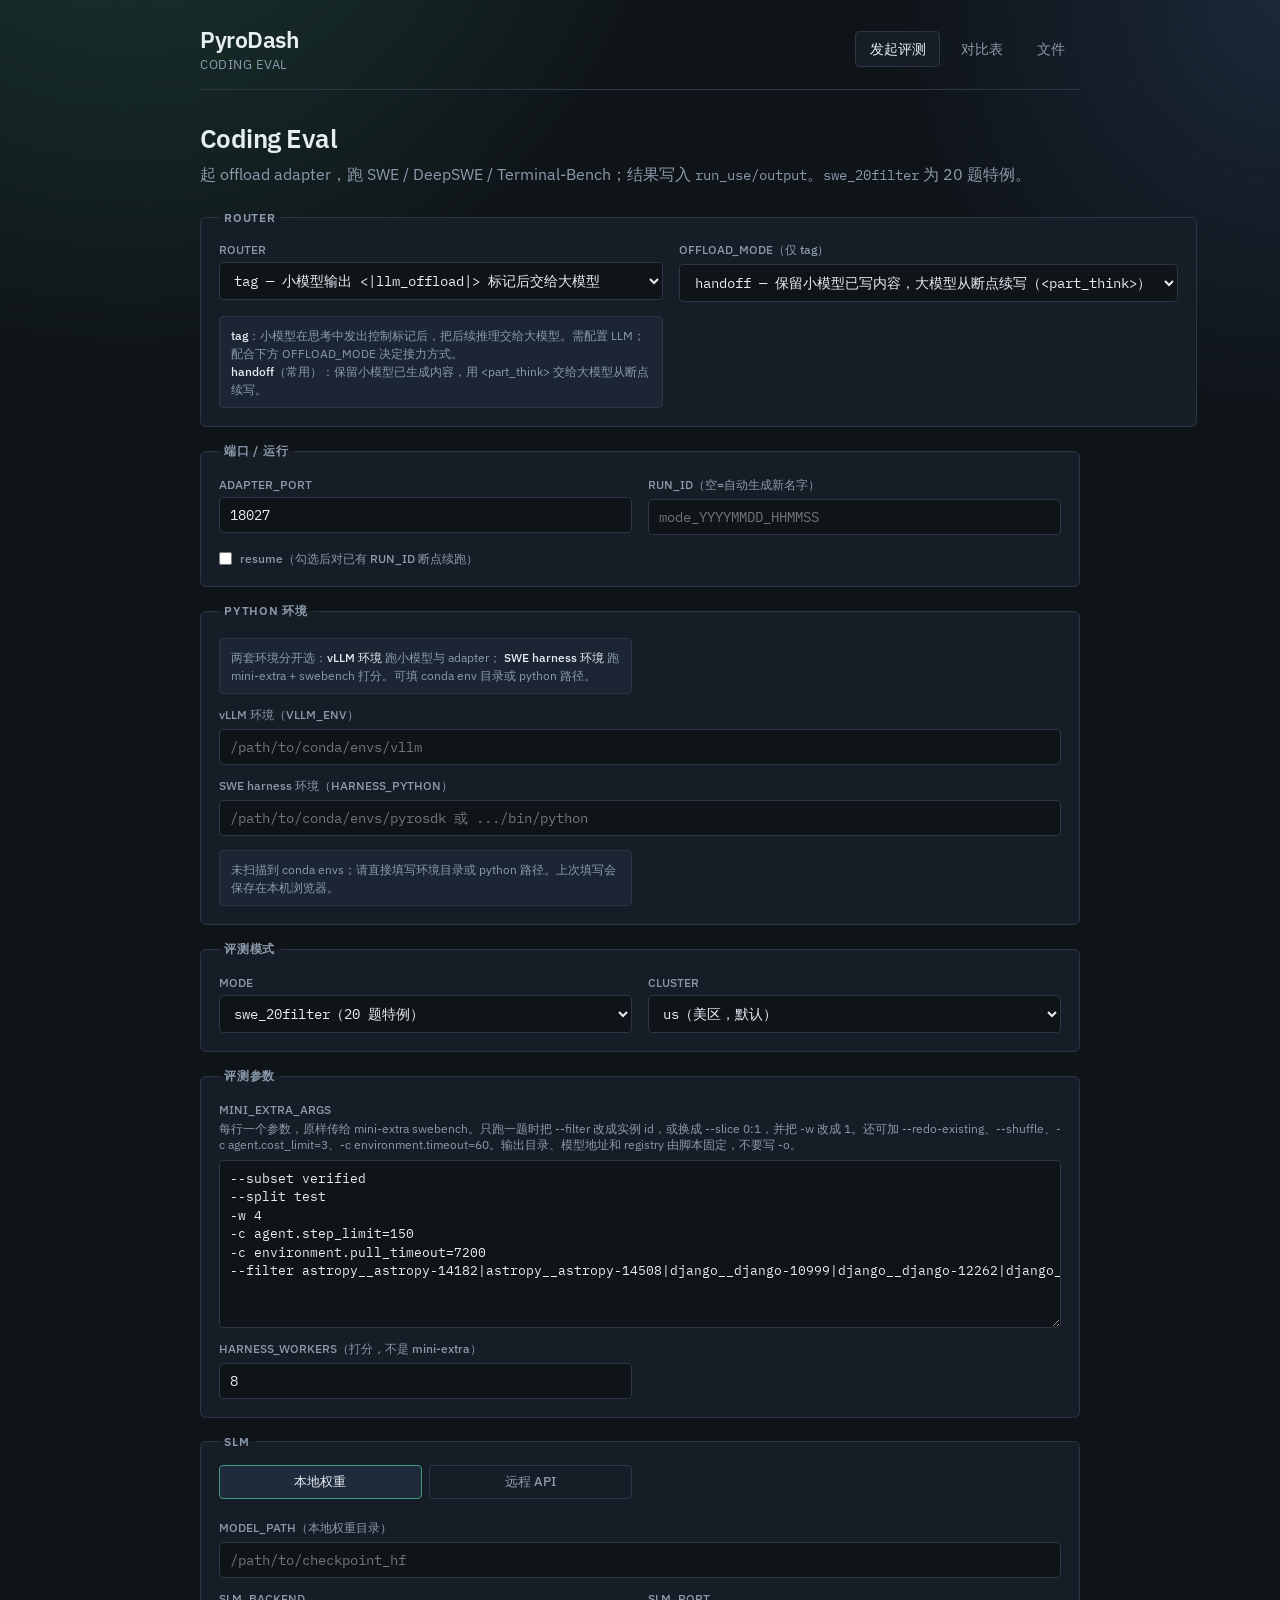
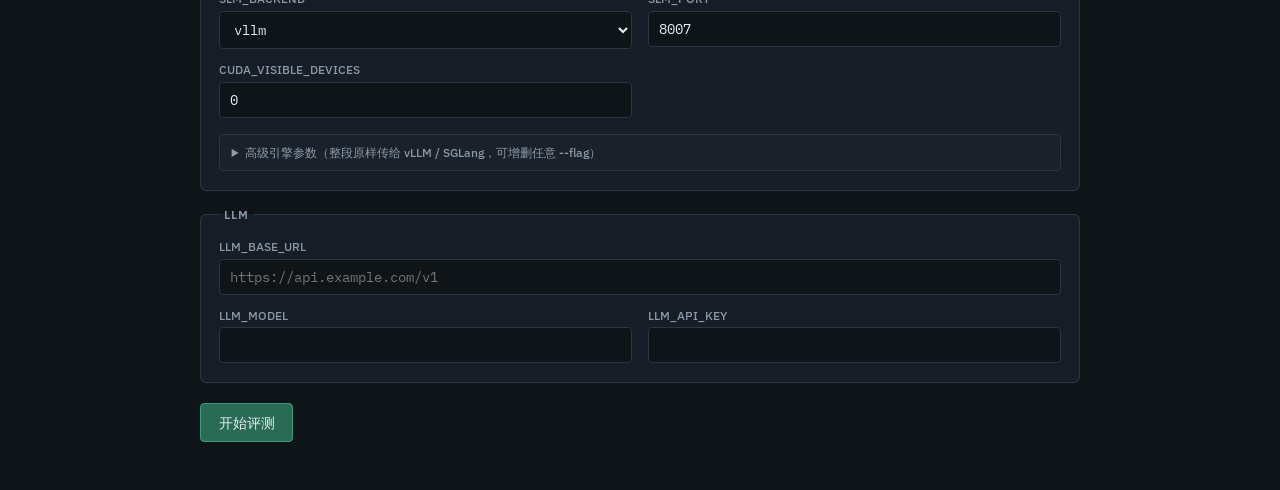
==== commit 80622742: "mjy" ====
--- a/run_use/html/index.html
+++ b/run_use/html/index.html
@@ -19,7 +19,7 @@
   <link rel="preconnect" href="https://fonts.googleapis.com" />
   <link rel="preconnect" href="https://fonts.gstatic.com" crossorigin />
   <link href="https://fonts.googleapis.com/css2?family=IBM+Plex+Sans:wght@400;500;600&family=IBM+Plex+Mono:wght@400;500&display=swap" rel="stylesheet" />
-  <link rel="stylesheet" href="styles.css?v=13" />
+  <link rel="stylesheet" href="styles.css?v=15" />
 </head>
 <body>
   <div class="page">
@@ -132,17 +132,20 @@
 
           <fieldset id="mode-extra" class="mode-extra">
             <legend>评测参数</legend>
+            <label class="mode-field mode-swe full">
+              MINI_EXTRA_ARGS
+              <span class="field-hint">每行一个参数，原样传给 mini-extra swebench。只跑一题时把 --filter 改成实例 id，或换成 --slice 0:1，并把 -w 改成 1。还可加 --redo-existing、--shuffle、-c agent.cost_limit=3、-c environment.timeout=60。输出目录、模型地址和 registry 由脚本固定，不要写 -o。</span>
+              <textarea name="mini_extra_args" id="mini-extra-args" class="mono-args" rows="8" spellcheck="false">
+--subset verified
+--split test
+-w 4
+-c agent.step_limit=150
+-c environment.pull_timeout=7200
+--filter astropy__astropy-14182|astropy__astropy-14508|django__django-10999|django__django-12262|django__django-13023|django__django-14122|django__django-15268|django__django-16136|django__django-16631|matplotlib__matplotlib-26208|pydata__xarray-3677|pydata__xarray-4094|pylint-dev__pylint-6528|pytest-dev__pytest-6202|scikit-learn__scikit-learn-14894|sphinx-doc__sphinx-10449|sphinx-doc__sphinx-9591|sympy__sympy-13551|sympy__sympy-14531|sympy__sympy-17139</textarea>
+            </label>
             <label class="mode-field mode-swe">
-              WORKERS（SWE）
-              <input name="workers" type="number" value="4" />
-            </label>
-            <label class="mode-field mode-swe">
-              HARNESS_WORKERS
+              HARNESS_WORKERS（打分，不是 mini-extra）
               <input name="harness_workers" type="number" value="8" />
-            </label>
-            <label class="mode-field mode-swe">
-              STEP_LIMIT（最大轮次）
-              <input name="step_limit" id="step-limit" type="number" value="150" min="1" />
             </label>
             <label class="mode-field mode-agent">
               N_CONCURRENT
@@ -199,13 +202,23 @@
                 <div class="slm-advanced-grid">
                   <label class="backend-vllm full">
                     VLLM_EXTRA_ARGS
-                    <span class="field-hint">例如需要限长时自行加上：--max-model-len 128000</span>
-                    <textarea name="vllm_extra_args" id="vllm-extra-args" rows="3" spellcheck="false">--gpu-memory-utilization 0.90 --tensor-parallel-size 1 --trust-remote-code --reasoning-parser qwen3 --enable-auto-tool-choice --tool-call-parser qwen3_coder</textarea>
+                    <span class="field-hint">每个 --flag 单独一行。需要限长时自行加上一行：--max-model-len 128000</span>
+                    <textarea name="vllm_extra_args" id="vllm-extra-args" class="mono-args" rows="7" spellcheck="false">
+--gpu-memory-utilization 0.90
+--tensor-parallel-size 1
+--trust-remote-code
+--reasoning-parser qwen3
+--enable-auto-tool-choice
+--tool-call-parser qwen3_coder</textarea>
                   </label>
                   <label class="backend-sglang full">
                     SGLANG_EXTRA_ARGS
-                    <span class="field-hint">例如需要限长时自行加上：--context-length 128000</span>
-                    <textarea name="sglang_extra_args" id="sglang-extra-args" rows="3" spellcheck="false">--tp 1 --mem-fraction-static 0.90 --tool-call-parser qwen3_coder --reasoning-parser qwen3</textarea>
+                    <span class="field-hint">每个 --flag 单独一行。需要限长时自行加上一行：--context-length 128000</span>
+                    <textarea name="sglang_extra_args" id="sglang-extra-args" class="mono-args" rows="5" spellcheck="false">
+--tp 1
+--mem-fraction-static 0.90
+--tool-call-parser qwen3_coder
+--reasoning-parser qwen3</textarea>
                   </label>
                 </div>
               </details>
@@ -257,6 +270,7 @@
             <span class="phase-label">phase</span>
             <span id="progress-phase" class="phase-badge">—</span>
             <span id="progress-message" class="muted"></span>
+            <button type="button" class="btn danger small" id="btn-stop" hidden>停止本次运行</button>
           </div>
           <div id="instance-progress" class="instance-progress" hidden>
             <div class="instance-progress-meta">
@@ -347,6 +361,6 @@
       </section>
     </main>
   </div>
-  <script src="app.js?v=13"></script>
+  <script src="app.js?v=15"></script>
 </body>
 </html>
--- a/run_use/html/styles.css
+++ b/run_use/html/styles.css
@@ -258,6 +258,17 @@
   cursor: not-allowed;
 }
 
+.btn.danger {
+  border-color: var(--danger);
+  color: var(--danger);
+  background: transparent;
+}
+
+.btn.small {
+  font-size: 0.75rem;
+  padding: 0.25rem 0.6rem;
+}
+
 .error {
   color: var(--danger);
   font-size: 0.85rem;
@@ -305,6 +316,7 @@
 .phase-badge.evaluating { border-color: #5b8fc7; color: #7eb0e0; }
 .phase-badge.done { border-color: var(--ok); color: var(--ok); }
 .phase-badge.failed { border-color: var(--danger); color: var(--danger); }
+.phase-badge.stopped { border-color: var(--warn); color: var(--warn); }
 
 .muted { color: var(--muted); font-size: 0.85rem; }
 
@@ -696,7 +708,7 @@
   display: none !important;
 }
 
-.slm-advanced .field-hint {
+.field-hint {
   display: block;
   font-size: 0.72rem;
   font-weight: 400;
@@ -704,7 +716,7 @@
   margin: -0.1rem 0 0.15rem;
 }
 
-.slm-advanced textarea {
+.mono-args {
   font-family: var(--mono);
   font-size: 0.8rem;
   color: var(--text);
@@ -715,10 +727,12 @@
   resize: vertical;
   min-height: 4.2rem;
   width: 100%;
-  line-height: 1.4;
-}
-
-.slm-advanced textarea:focus {
+  line-height: 1.45;
+  white-space: pre;
+  overflow-x: auto;
+}
+
+.mono-args:focus {
   outline: 1px solid var(--accent);
   border-color: var(--accent-dim);
 }
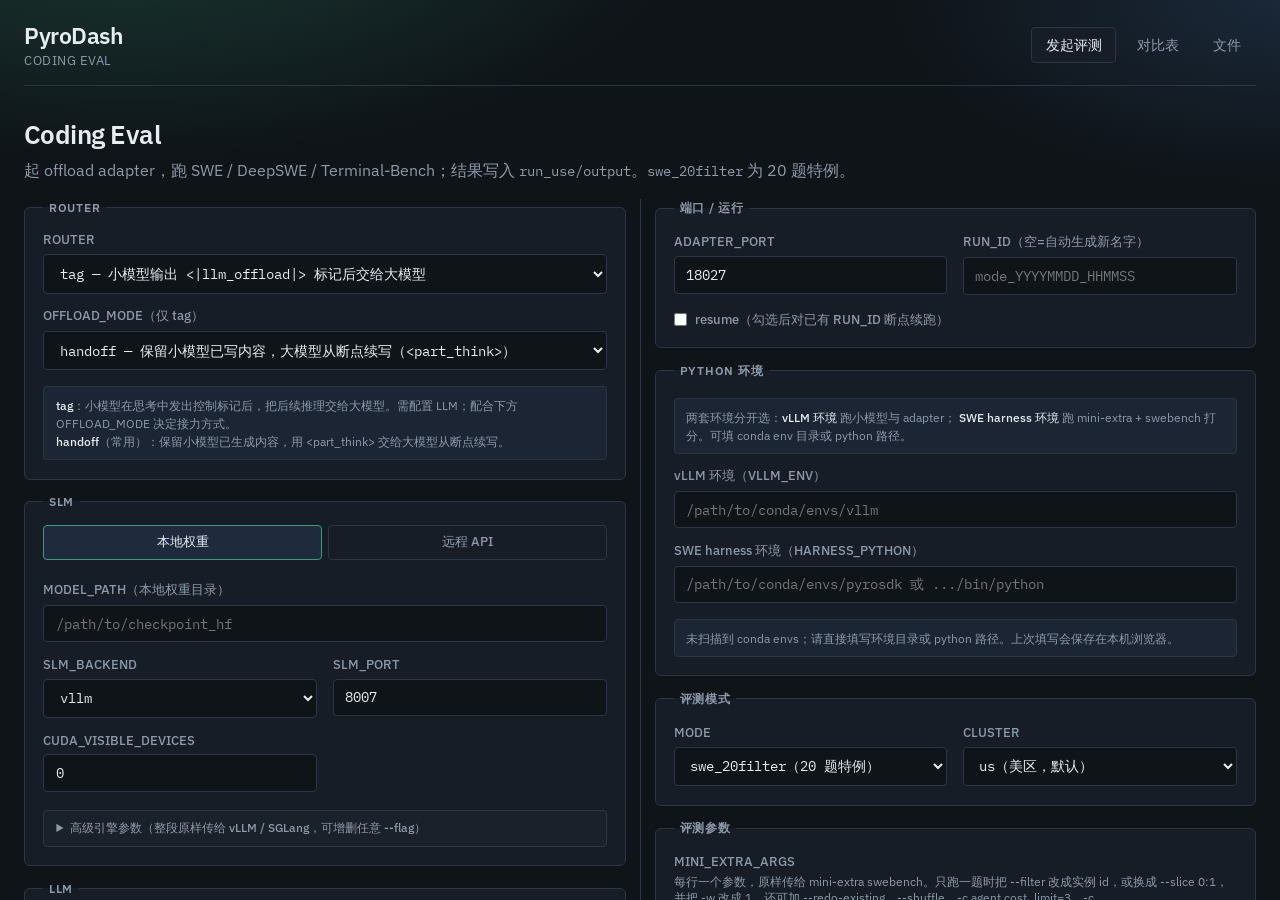
==== commit 9da5be6f: "mjy" ====
--- a/run_use/html/index.html
+++ b/run_use/html/index.html
@@ -19,7 +19,7 @@
   <link rel="preconnect" href="https://fonts.googleapis.com" />
   <link rel="preconnect" href="https://fonts.gstatic.com" crossorigin />
   <link href="https://fonts.googleapis.com/css2?family=IBM+Plex+Sans:wght@400;500;600&family=IBM+Plex+Mono:wght@400;500&display=swap" rel="stylesheet" />
-  <link rel="stylesheet" href="styles.css?v=15" />
+  <link rel="stylesheet" href="styles.css?v=25" />
 </head>
 <body>
   <div class="page">
@@ -41,7 +41,9 @@
         <p class="lede">起 offload adapter，跑 SWE / DeepSWE / Terminal-Bench；结果写入 <code>run_use/output</code>。<code>swe_20filter</code> 为 20 题特例。</p>
 
         <form id="run-form" class="form">
-          <fieldset>
+          <div class="form-cols">
+          <div class="form-col form-col-left">
+          <fieldset class="form-stack">
             <legend>Router</legend>
             <label>
               ROUTER
@@ -60,109 +62,6 @@
               </select>
             </label>
             <p id="router-help" class="field-help full"></p>
-          </fieldset>
-
-          <fieldset id="ports-fieldset">
-            <legend>端口 / 运行</legend>
-            <label id="adapter-port-label">
-              ADAPTER_PORT
-              <input name="adapter_port" id="adapter-port" type="number" value="18027" />
-            </label>
-            <label>
-              RUN_ID（空=自动生成新名字）
-              <input name="run_id" type="text" placeholder="mode_YYYYMMDD_HHMMSS" />
-            </label>
-            <label class="checkbox-row">
-              <input name="resume" id="resume" type="checkbox" value="1" />
-              resume（勾选后对已有 RUN_ID 断点续跑）
-            </label>
-          </fieldset>
-
-          <fieldset id="python-env-fieldset">
-            <legend>Python 环境</legend>
-            <p class="field-help full">
-              两套环境分开选：<strong>vLLM 环境</strong> 跑小模型与 adapter；
-              <strong>SWE harness 环境</strong> 跑 mini-extra + swebench 打分。可填 conda env 目录或 python 路径。
-            </p>
-            <label class="full">
-              vLLM 环境（VLLM_ENV）
-              <input
-                name="vllm_env"
-                id="vllm-env"
-                type="text"
-                list="conda-env-suggestions"
-                placeholder="/path/to/conda/envs/vllm"
-                autocomplete="off"
-              />
-            </label>
-            <label class="full">
-              SWE harness 环境（HARNESS_PYTHON）
-              <input
-                name="harness_python"
-                id="harness-python"
-                type="text"
-                list="conda-env-suggestions"
-                placeholder="/path/to/conda/envs/pyrosdk 或 .../bin/python"
-                autocomplete="off"
-              />
-            </label>
-            <datalist id="conda-env-suggestions"></datalist>
-            <p id="env-detect-hint" class="field-help full muted"></p>
-          </fieldset>
-
-          <fieldset>
-            <legend>评测模式</legend>
-            <label>
-              MODE
-              <select name="mode" id="mode-select">
-                <option value="swe">swe（Verified 全量）</option>
-                <option value="swe_20filter" selected>swe_20filter（20 题特例）</option>
-                <option value="deepswe">deepswe</option>
-                <option value="terminal">terminal</option>
-              </select>
-            </label>
-            <label>
-              CLUSTER
-              <select name="cluster" id="cluster-select">
-                <option value="us" selected>us（美区，默认）</option>
-                <option value="shanghai">shanghai（上海集群）</option>
-              </select>
-            </label>
-          </fieldset>
-
-          <fieldset id="mode-extra" class="mode-extra">
-            <legend>评测参数</legend>
-            <label class="mode-field mode-swe full">
-              MINI_EXTRA_ARGS
-              <span class="field-hint">每行一个参数，原样传给 mini-extra swebench。只跑一题时把 --filter 改成实例 id，或换成 --slice 0:1，并把 -w 改成 1。还可加 --redo-existing、--shuffle、-c agent.cost_limit=3、-c environment.timeout=60。输出目录、模型地址和 registry 由脚本固定，不要写 -o。</span>
-              <textarea name="mini_extra_args" id="mini-extra-args" class="mono-args" rows="8" spellcheck="false">
---subset verified
---split test
--w 4
--c agent.step_limit=150
--c environment.pull_timeout=7200
---filter astropy__astropy-14182|astropy__astropy-14508|django__django-10999|django__django-12262|django__django-13023|django__django-14122|django__django-15268|django__django-16136|django__django-16631|matplotlib__matplotlib-26208|pydata__xarray-3677|pydata__xarray-4094|pylint-dev__pylint-6528|pytest-dev__pytest-6202|scikit-learn__scikit-learn-14894|sphinx-doc__sphinx-10449|sphinx-doc__sphinx-9591|sympy__sympy-13551|sympy__sympy-14531|sympy__sympy-17139</textarea>
-            </label>
-            <label class="mode-field mode-swe">
-              HARNESS_WORKERS（打分，不是 mini-extra）
-              <input name="harness_workers" type="number" value="8" />
-            </label>
-            <label class="mode-field mode-agent">
-              N_CONCURRENT
-              <input name="n_concurrent" type="number" value="4" />
-            </label>
-            <label class="mode-field mode-agent">
-              N_TASKS（空=全部）
-              <input name="n_tasks" type="text" placeholder="e.g. 1 for smoke" />
-            </label>
-            <label class="mode-field mode-deepswe full">
-              DEEPSWE_TASKS
-              <input name="deepswe_tasks" type="text" placeholder="/path/to/deep-swe/tasks" value="" />
-            </label>
-            <label class="mode-field mode-terminal full">
-              TB_DATASET
-              <input name="tb_dataset" type="text" value="terminal-bench/terminal-bench-2-1" />
-            </label>
           </fieldset>
 
           <fieldset id="slm-fieldset">
@@ -254,6 +153,113 @@
               <input name="llm_api_key" id="llm-api-key" type="password" />
             </label>
           </fieldset>
+          </div>
+
+          <div class="form-col form-col-right">
+          <fieldset id="ports-fieldset">
+            <legend>端口 / 运行</legend>
+            <label id="adapter-port-label">
+              ADAPTER_PORT
+              <input name="adapter_port" id="adapter-port" type="number" value="18027" />
+            </label>
+            <label>
+              RUN_ID（空=自动生成新名字）
+              <input name="run_id" type="text" placeholder="mode_YYYYMMDD_HHMMSS" />
+            </label>
+            <label class="checkbox-row">
+              <input name="resume" id="resume" type="checkbox" value="1" />
+              resume（勾选后对已有 RUN_ID 断点续跑）
+            </label>
+          </fieldset>
+
+          <fieldset id="python-env-fieldset">
+            <legend>Python 环境</legend>
+            <p class="field-help full">
+              两套环境分开选：<strong>vLLM 环境</strong> 跑小模型与 adapter；
+              <strong>SWE harness 环境</strong> 跑 mini-extra + swebench 打分。可填 conda env 目录或 python 路径。
+            </p>
+            <label class="full">
+              vLLM 环境（VLLM_ENV）
+              <input
+                name="vllm_env"
+                id="vllm-env"
+                type="text"
+                list="conda-env-suggestions"
+                placeholder="/path/to/conda/envs/vllm"
+                autocomplete="off"
+              />
+            </label>
+            <label class="full">
+              SWE harness 环境（HARNESS_PYTHON）
+              <input
+                name="harness_python"
+                id="harness-python"
+                type="text"
+                list="conda-env-suggestions"
+                placeholder="/path/to/conda/envs/pyrosdk 或 .../bin/python"
+                autocomplete="off"
+              />
+            </label>
+            <datalist id="conda-env-suggestions"></datalist>
+            <p id="env-detect-hint" class="field-help full muted"></p>
+          </fieldset>
+
+          <fieldset>
+            <legend>评测模式</legend>
+            <label>
+              MODE
+              <select name="mode" id="mode-select">
+                <option value="swe">swe（Verified 全量）</option>
+                <option value="swe_20filter" selected>swe_20filter（20 题特例）</option>
+                <option value="deepswe">deepswe</option>
+                <option value="terminal">terminal</option>
+              </select>
+            </label>
+            <label>
+              CLUSTER
+              <select name="cluster" id="cluster-select">
+                <option value="us" selected>us（美区，默认）</option>
+                <option value="shanghai">shanghai（上海集群）</option>
+              </select>
+            </label>
+          </fieldset>
+
+          <fieldset id="mode-extra" class="mode-extra">
+            <legend>评测参数</legend>
+            <label class="mode-field mode-swe full">
+              MINI_EXTRA_ARGS
+              <span class="field-hint">每行一个参数，原样传给 mini-extra swebench。只跑一题时把 --filter 改成实例 id，或换成 --slice 0:1，并把 -w 改成 1。还可加 --redo-existing、--shuffle、-c agent.cost_limit=3、-c environment.timeout=60。输出目录、模型地址和 registry 由脚本固定，不要写 -o。</span>
+              <textarea name="mini_extra_args" id="mini-extra-args" class="mono-args" rows="8" spellcheck="false">
+--subset verified
+--split test
+-w 4
+-c agent.step_limit=150
+-c environment.pull_timeout=7200
+--filter astropy__astropy-14182|astropy__astropy-14508|django__django-10999|django__django-12262|django__django-13023|django__django-14122|django__django-15268|django__django-16136|django__django-16631|matplotlib__matplotlib-26208|pydata__xarray-3677|pydata__xarray-4094|pylint-dev__pylint-6528|pytest-dev__pytest-6202|scikit-learn__scikit-learn-14894|sphinx-doc__sphinx-10449|sphinx-doc__sphinx-9591|sympy__sympy-13551|sympy__sympy-14531|sympy__sympy-17139</textarea>
+            </label>
+            <label class="mode-field mode-swe">
+              HARNESS_WORKERS（打分，不是 mini-extra）
+              <input name="harness_workers" type="number" value="8" />
+            </label>
+            <label class="mode-field mode-agent">
+              N_CONCURRENT
+              <input name="n_concurrent" type="number" value="4" />
+            </label>
+            <label class="mode-field mode-agent">
+              N_TASKS（空=全部）
+              <input name="n_tasks" type="text" placeholder="e.g. 1 for smoke" />
+            </label>
+            <label class="mode-field mode-deepswe full">
+              DEEPSWE_TASKS
+              <input name="deepswe_tasks" type="text" placeholder="/path/to/deep-swe/tasks" value="" />
+            </label>
+            <label class="mode-field mode-terminal full">
+              TB_DATASET
+              <input name="tb_dataset" type="text" value="terminal-bench/terminal-bench-2-1" />
+            </label>
+          </fieldset>
+          </div>
+          </div>
 
           <div class="actions">
             <button type="submit" class="btn primary" id="btn-start">开始评测</button>
@@ -311,12 +317,14 @@
             <button type="button" class="lb-tab" data-mode="terminal">Terminal</button>
             <button type="button" class="lb-tab" data-mode="deepswe">DeepSWE</button>
           </div>
+          <div id="leaderboard-subtabs" class="leaderboard-tabs lb-subtabs" role="tablist">
+            <button type="button" class="lb-tab active" data-section="slm_only">slm_only</button>
+            <button type="button" class="lb-tab" data-section="tag">tag</button>
+            <button type="button" class="lb-tab" data-section="entropy">entropy</button>
+          </div>
         </div>
         <div id="leaderboard-wrap" class="leaderboard-wrap">
-          <table id="leaderboard-table" class="leaderboard-table">
-            <thead></thead>
-            <tbody></tbody>
-          </table>
+          <div id="leaderboard-tables"></div>
           <p id="leaderboard-empty" class="muted" hidden>该 mode 暂无行</p>
         </div>
       </section>
@@ -348,10 +356,15 @@
                     <div id="traj-view-toggle" class="traj-view-toggle" hidden>
                       <button type="button" class="btn traj-btn active" data-view="chat">format</button>
                       <button type="button" class="btn traj-btn" data-view="json">JSON</button>
+                      <button type="button" class="btn traj-btn" data-view="raw">raw</button>
+                      <span id="traj-fold-toggle" class="traj-fold-toggle">
+                        <button type="button" class="btn traj-btn active" data-fold="close">close</button>
+                        <button type="button" class="btn traj-btn" data-fold="open">open</button>
+                      </span>
                     </div>
                   </div>
                   <div id="preview-body" class="preview-body">
-                    <p class="muted">左侧选 run 与文件；轨迹可在「format / JSON」间切换。</p>
+                    <p class="muted">左侧选 run 与文件；轨迹可在「format / JSON / raw」间切换。</p>
                   </div>
                 </div>
               </div>
@@ -361,6 +374,6 @@
       </section>
     </main>
   </div>
-  <script src="app.js?v=15"></script>
+  <script src="app.js?v=28"></script>
 </body>
 </html>
--- a/run_use/html/styles.css
+++ b/run_use/html/styles.css
@@ -20,7 +20,8 @@
 
 html, body {
   margin: 0;
-  min-height: 100%;
+  height: 100%;
+  overflow: hidden;
   font-family: var(--sans);
   color: var(--text);
   background:
@@ -35,14 +36,36 @@
 }
 
 .page {
-  max-width: 920px;
+  max-width: none;
+  width: 100%;
   margin: 0 auto;
-  padding: 1.5rem 1.25rem 3rem;
+  padding: 1.25rem 1.5rem 2rem;
+  height: 100%;
+  overflow: auto;
 }
 
 /* History needs full half-screens for tree + preview */
 .page.page-wide {
-  max-width: min(1480px, 98vw);
+  max-width: none;
+  width: 100%;
+  height: 100%;
+  min-height: 0;
+  overflow: hidden;
+  padding: 1rem 1.25rem 0.75rem;
+  display: flex;
+  flex-direction: column;
+}
+
+.page.page-wide .top {
+  margin-bottom: 0.75rem;
+  flex-shrink: 0;
+}
+
+.page.page-wide main {
+  flex: 1;
+  min-height: 0;
+  display: flex;
+  flex-direction: column;
 }
 
 .top {
@@ -131,20 +154,54 @@
 
 .lede {
   color: var(--muted);
-  margin: 0 0 1.5rem;
+  margin: 0 0 1.1rem;
   line-height: 1.5;
+}
+
+.form {
+  display: flex;
+  flex-direction: column;
+}
+
+.form-cols {
+  display: grid;
+  grid-template-columns: minmax(0, 1fr) minmax(0, 1fr);
+  gap: 0;
+  align-items: start;
+}
+
+.form-col {
+  min-width: 0;
+  display: flex;
+  flex-direction: column;
+}
+
+.form-col-left {
+  padding-right: 0.85rem;
+}
+
+.form-col-right {
+  padding-left: 0.85rem;
+  border-left: 1px solid var(--line);
 }
 
 .form fieldset {
   border: 1px solid var(--line);
   background: var(--bg1);
   border-radius: 6px;
-  margin: 0 0 1rem;
-  padding: 1rem 1.1rem 1.15rem;
+  margin: 0 0 0.85rem;
+  padding: 1rem 1.15rem 1.15rem;
+  display: grid;
+  grid-template-columns: 1fr 1fr;
+  gap: 0.85rem 1rem;
+}
+
+.form fieldset.form-stack {
+  grid-template-columns: 1fr;
 }
 
 .form legend {
-  font-size: 0.75rem;
+  font-size: 0.78rem;
   font-weight: 600;
   letter-spacing: 0.06em;
   text-transform: uppercase;
@@ -152,26 +209,16 @@
   padding: 0 0.35rem;
 }
 
-.form {
-  display: flex;
-  flex-direction: column;
-}
-
-.form fieldset {
-  display: grid;
-  grid-template-columns: 1fr 1fr;
-  gap: 0.75rem 1rem;
-}
-
 label {
   display: flex;
   flex-direction: column;
-  gap: 0.3rem;
-  font-size: 0.78rem;
+  gap: 0.35rem;
+  font-size: 0.82rem;
   color: var(--muted);
   font-weight: 500;
 }
 
+.form .full,
 label.full {
   grid-column: 1 / -1;
 }
@@ -184,6 +231,7 @@
   margin-top: 0.15rem;
 }
 
+input[type="checkbox"],
 label.checkbox-row input[type="checkbox"] {
   width: auto;
   margin: 0;
@@ -198,13 +246,14 @@
 }
 
 input, select {
-  font-family: var(--mono);
-  font-size: 0.85rem;
+  width: 100%;
+  font-family: var(--mono);
+  font-size: 0.88rem;
   color: var(--text);
   background: var(--bg0);
   border: 1px solid var(--line);
   border-radius: 4px;
-  padding: 0.5rem 0.65rem;
+  padding: 0.55rem 0.7rem;
 }
 
 input:focus, select:focus {
@@ -224,7 +273,8 @@
   display: flex;
   align-items: center;
   gap: 1rem;
-  margin-top: 0.25rem;
+  margin-top: 0.35rem;
+  padding-top: 0.35rem;
 }
 
 .btn {
@@ -415,6 +465,7 @@
   align-items: center;
   justify-content: space-between;
   margin-bottom: 0.55rem;
+  flex-shrink: 0;
 }
 
 .history-head-actions {
@@ -425,10 +476,20 @@
 
 .leaderboard-bar {
   display: flex;
-  align-items: center;
-  gap: 0.75rem;
+  flex-direction: column;
+  align-items: flex-start;
+  gap: 0.45rem;
   margin-bottom: 0.45rem;
-  flex-wrap: wrap;
+  flex-shrink: 0;
+}
+
+.lb-subtabs {
+  padding: 0;
+  border: none;
+}
+
+.lb-subtabs[hidden] {
+  display: none;
 }
 
 .leaderboard-tabs {
@@ -455,12 +516,15 @@
 
 .tables-lede {
   margin: 0 0 0.85rem;
+  flex-shrink: 0;
 }
 
 #panel-tables.active {
   display: flex;
   flex-direction: column;
-  min-height: min(82vh, 920px);
+  flex: 1;
+  min-height: 0;
+  height: 100%;
 }
 
 .leaderboard-wrap {
@@ -468,8 +532,7 @@
   border-radius: 4px;
   background: var(--bg1);
   flex: 1;
-  min-height: min(68vh, 780px);
-  max-height: none;
+  min-height: 0;
   overflow: auto;
   margin-bottom: 0;
 }
@@ -477,7 +540,8 @@
 .leaderboard-table {
   width: max-content;
   min-width: 100%;
-  border-collapse: collapse;
+  border-collapse: separate;
+  border-spacing: 0;
   font-size: 0.8rem;
   font-family: var(--mono);
 }
@@ -493,14 +557,42 @@
 .leaderboard-table th {
   position: sticky;
   top: 0;
-  background: var(--bg);
+  background: var(--bg1);
   color: var(--muted);
   font-weight: 500;
-  z-index: 1;
+  z-index: 2;
+  box-shadow: 0 1px 0 var(--line);
 }
 
 .leaderboard-table tr.lb-hl td {
   background: rgba(110, 168, 254, 0.12);
+}
+
+.lb-model {
+  background: none;
+  border: none;
+  padding: 0;
+  margin: 0;
+  color: #7eb0e0;
+  cursor: pointer;
+  font: inherit;
+  text-decoration: underline;
+  text-underline-offset: 2px;
+}
+
+.lb-model:hover {
+  color: #b6e8d4;
+}
+
+.lb-section-title {
+  margin: 0.85rem 0.75rem 0.35rem;
+  font-size: 0.82rem;
+  color: var(--muted);
+  font-weight: 500;
+}
+
+.lb-section-title:first-child {
+  margin-top: 0.55rem;
 }
 
 #leaderboard-empty {
@@ -545,14 +637,18 @@
 #panel-files.active {
   display: flex;
   flex-direction: column;
+  flex: 1;
+  min-height: 0;
+  height: 100%;
 }
 
 .history-layout {
   display: grid;
-  grid-template-columns: minmax(220px, 260px) 1fr;
+  grid-template-columns: minmax(240px, 280px) 1fr;
   gap: 1rem;
-  min-height: min(78vh, 860px);
-  height: min(78vh, 860px);
+  flex: 1;
+  min-height: 0;
+  overflow: hidden;
   align-items: stretch;
   margin-top: 0.35rem;
 }
@@ -615,6 +711,7 @@
   display: flex;
   flex-direction: column;
   height: 100%;
+  overflow: hidden;
 }
 
 .result-detail {
@@ -624,6 +721,10 @@
   display: flex;
   flex-direction: column;
   overflow: hidden;
+}
+
+.result-detail > :not(.history-split) {
+  flex-shrink: 0;
 }
 
 .result-detail h2 {
@@ -697,8 +798,8 @@
 
 .slm-advanced-grid {
   display: grid;
-  grid-template-columns: 1fr 1fr;
-  gap: 0.75rem 1rem;
+  grid-template-columns: 1fr;
+  gap: 0.75rem;
   margin-top: 0.75rem;
 }
 
@@ -771,12 +872,13 @@
 
 .history-split {
   display: grid;
-  /* file tree · preview */
-  grid-template-columns: minmax(200px, 280px) 1fr;
+  /* file tree · preview — tree is half-width; names scroll horizontally */
+  grid-template-columns: minmax(140px, 20%) 1fr;
   gap: 1rem;
   margin-top: 0.65rem;
   flex: 1;
   min-height: 0;
+  overflow: hidden;
   align-items: stretch;
 }
 
@@ -789,6 +891,7 @@
   flex-direction: column;
   min-height: 0;
   min-width: 0;
+  overflow: hidden;
 }
 
 .history-files h3 {
@@ -801,8 +904,8 @@
   overflow: auto;
   min-height: 0;
   font-family: var(--mono);
-  font-size: 0.74rem;
-  line-height: 1.35;
+  font-size: 0.82rem;
+  line-height: 1.4;
 }
 
 .tree-dir,
@@ -815,7 +918,8 @@
   display: flex;
   align-items: center;
   gap: 0.25rem;
-  width: 100%;
+  width: max-content;
+  min-width: 100%;
   text-align: left;
   background: transparent;
   border: none;
@@ -849,9 +953,8 @@
 }
 
 .tree-name {
-  overflow: hidden;
-  text-overflow: ellipsis;
   white-space: nowrap;
+  flex-shrink: 0;
 }
 
 .tree-children {
@@ -876,6 +979,7 @@
   flex-direction: column;
   min-height: 0;
   min-width: 0;
+  overflow: hidden;
 }
 
 .preview-head {
@@ -892,7 +996,20 @@
 
 .traj-view-toggle {
   display: flex;
+  align-items: center;
   gap: 0.3rem;
+}
+
+.traj-fold-toggle {
+  display: inline-flex;
+  gap: 0.3rem;
+  margin-left: 0.45rem;
+  padding-left: 0.55rem;
+  border-left: 1px solid var(--line);
+}
+
+.traj-fold-toggle[hidden] {
+  display: none;
 }
 
 .traj-btn {
@@ -921,16 +1038,20 @@
   line-height: 1.45;
 }
 
+.chat-meta {
+  margin: 0 0 0.75rem;
+}
+
 .chat-thread {
   display: flex;
   flex-direction: column;
-  gap: 0.65rem;
+  gap: 0.45rem;
 }
 
 .chat-bubble {
   border: 1px solid var(--line);
   border-radius: 6px;
-  padding: 0.55rem 0.7rem;
+  padding: 0;
   background: var(--bg0);
 }
 
@@ -939,6 +1060,82 @@
 .chat-bubble.role-assistant { border-left: 3px solid var(--accent); }
 .chat-bubble.role-tool { border-left: 3px solid #c9a227; }
 .chat-bubble.role-exit { border-left: 3px solid var(--danger); }
+
+.chat-bubble.has-offload {
+  border-left-color: #f0c674;
+  background: rgba(240, 198, 116, 0.08);
+}
+
+.chat-bubble.raw-no-tool {
+  border-left-color: var(--danger);
+  background: rgba(196, 92, 92, 0.08);
+}
+
+.raw-fail-badge {
+  color: #f3c1c1;
+  background: rgba(196, 92, 92, 0.2);
+  border-color: rgba(196, 92, 92, 0.45);
+}
+
+.offload-badge.raw-flag {
+  color: #d7e8ff;
+  background: rgba(110, 168, 254, 0.2);
+  border-color: rgba(110, 168, 254, 0.45);
+}
+
+.chat-bubble.raw-turn {
+  border-left: 3px solid #6ea8fe;
+}
+
+.chat-summary {
+  display: flex;
+  align-items: center;
+  gap: 0.5rem;
+  cursor: pointer;
+  padding: 0.45rem 0.65rem;
+  list-style: none;
+}
+
+.chat-summary::-webkit-details-marker {
+  display: none;
+}
+
+.chat-summary::before {
+  content: "▸";
+  color: var(--muted);
+  flex-shrink: 0;
+  font-size: 0.75rem;
+}
+
+details.chat-bubble[open] > .chat-summary::before {
+  content: "▾";
+}
+
+.chat-summary-text {
+  flex: 1;
+  min-width: 0;
+  overflow: hidden;
+  text-overflow: ellipsis;
+  white-space: nowrap;
+  font-family: var(--mono);
+  font-size: 0.78rem;
+}
+
+.chat-body {
+  padding: 0 0.7rem 0.55rem;
+}
+
+.offload-badge {
+  flex-shrink: 0;
+  font-size: 0.68rem;
+  font-weight: 600;
+  letter-spacing: 0.04em;
+  color: #f0c674;
+  background: rgba(240, 198, 116, 0.16);
+  border: 1px solid rgba(240, 198, 116, 0.4);
+  border-radius: 3px;
+  padding: 0.05rem 0.35rem;
+}
 
 .chat-role {
   font-size: 0.72rem;
@@ -976,6 +1173,7 @@
     grid-template-columns: 1fr;
     height: auto;
     min-height: 0;
+    flex: none;
   }
   .history-runs {
     max-height: 28vh;
@@ -991,6 +1189,19 @@
   }
 }
 
+@media (max-width: 1100px) {
+  .form-cols {
+    grid-template-columns: 1fr;
+  }
+  .form-col-left {
+    padding-right: 0;
+  }
+  .form-col-right {
+    padding-left: 0;
+    border-left: none;
+  }
+}
+
 @media (max-width: 640px) {
   .form fieldset {
     grid-template-columns: 1fr;
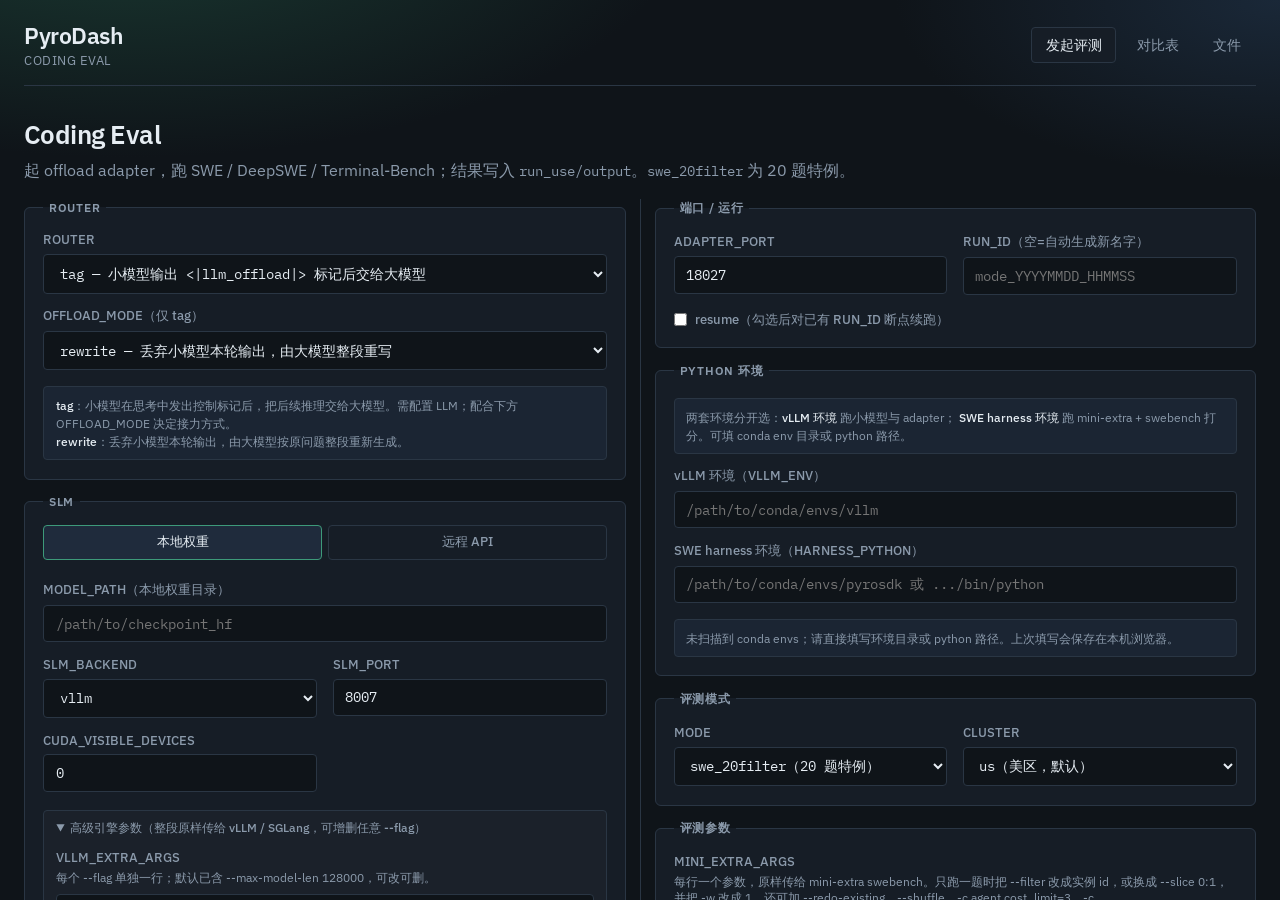
==== commit 16f51512: "mjy" ====
--- a/run_use/html/index.html
+++ b/run_use/html/index.html
@@ -19,7 +19,7 @@
   <link rel="preconnect" href="https://fonts.googleapis.com" />
   <link rel="preconnect" href="https://fonts.gstatic.com" crossorigin />
   <link href="https://fonts.googleapis.com/css2?family=IBM+Plex+Sans:wght@400;500;600&family=IBM+Plex+Mono:wght@400;500&display=swap" rel="stylesheet" />
-  <link rel="stylesheet" href="styles.css?v=25" />
+  <link rel="stylesheet" href="styles.css?v=28" />
 </head>
 <body>
   <div class="page">
@@ -56,10 +56,15 @@
             <label id="offload-mode-label">
               OFFLOAD_MODE（仅 tag）
               <select name="offload_mode" id="offload-mode-select">
-                <option value="handoff" selected>handoff — 保留小模型已写内容，大模型从断点续写（&lt;part_think&gt;）</option>
-                <option value="rewrite">rewrite — 丢弃小模型本轮输出，由大模型整段重写</option>
+                <option value="rewrite" selected>rewrite — 丢弃小模型本轮输出，由大模型整段重写</option>
+                <option value="handoff">handoff — 保留小模型已写内容，大模型从断点续写（&lt;part_think&gt;）</option>
                 <option value="keep">keep — 保留小模型文本，大模型直接续写（无 part_think 协议）</option>
               </select>
+            </label>
+            <label id="stop-on-offload-label" class="checkbox-row" hidden>
+              <input type="checkbox" name="stop_on_offload_close" id="stop-on-offload-close" value="1" />
+              把 &lt;|/llm_offload|&gt; 当作 SLM 停止符
+              <span class="field-hint">仅 slm_only。默认关闭，避免吐出 offload 标记后被截断、本轮无 tool_call。</span>
             </label>
             <p id="router-help" class="field-help full"></p>
           </fieldset>
@@ -96,13 +101,14 @@
                 CUDA_VISIBLE_DEVICES
                 <input name="cuda_visible_devices" id="cuda-visible-devices" type="text" value="0" />
               </label>
-              <details class="full slm-advanced" id="slm-advanced">
+              <details class="full slm-advanced" id="slm-advanced" open>
                 <summary>高级引擎参数（整段原样传给 vLLM / SGLang，可增删任意 --flag）</summary>
                 <div class="slm-advanced-grid">
                   <label class="backend-vllm full">
                     VLLM_EXTRA_ARGS
-                    <span class="field-hint">每个 --flag 单独一行。需要限长时自行加上一行：--max-model-len 128000</span>
-                    <textarea name="vllm_extra_args" id="vllm-extra-args" class="mono-args" rows="7" spellcheck="false">
+                    <span class="field-hint">每个 --flag 单独一行；默认已含 --max-model-len 128000，可改可删。</span>
+                    <textarea name="vllm_extra_args" id="vllm-extra-args" class="mono-args" rows="8" spellcheck="false">
+--max-model-len 128000
 --gpu-memory-utilization 0.90
 --tensor-parallel-size 1
 --trust-remote-code
@@ -112,8 +118,9 @@
                   </label>
                   <label class="backend-sglang full">
                     SGLANG_EXTRA_ARGS
-                    <span class="field-hint">每个 --flag 单独一行。需要限长时自行加上一行：--context-length 128000</span>
-                    <textarea name="sglang_extra_args" id="sglang-extra-args" class="mono-args" rows="5" spellcheck="false">
+                    <span class="field-hint">每个 --flag 单独一行；默认已含 --context-length 128000，可改可删。</span>
+                    <textarea name="sglang_extra_args" id="sglang-extra-args" class="mono-args" rows="6" spellcheck="false">
+--context-length 128000
 --tp 1
 --mem-fraction-static 0.90
 --tool-call-parser qwen3_coder
@@ -307,6 +314,9 @@
           <h1>对比表</h1>
           <div class="history-head-actions">
             <button type="button" class="btn" id="btn-refresh-tables">刷新</button>
+            <button type="button" class="btn danger" id="btn-delete-tables">删除</button>
+            <button type="button" class="btn danger" id="btn-confirm-delete-tables" hidden>确认删除</button>
+            <button type="button" class="btn" id="btn-cancel-delete-tables" hidden>取消</button>
           </div>
         </div>
         <p class="lede tables-lede">按 mode 查看 <code>result.md</code> 历史指标；跑完会自动追加。文件请到「文件」页查看。</p>
@@ -317,10 +327,20 @@
             <button type="button" class="lb-tab" data-mode="terminal">Terminal</button>
             <button type="button" class="lb-tab" data-mode="deepswe">DeepSWE</button>
           </div>
-          <div id="leaderboard-subtabs" class="leaderboard-tabs lb-subtabs" role="tablist">
-            <button type="button" class="lb-tab active" data-section="slm_only">slm_only</button>
-            <button type="button" class="lb-tab" data-section="tag">tag</button>
-            <button type="button" class="lb-tab" data-section="entropy">entropy</button>
+          <div id="leaderboard-filters" class="lb-filters" hidden>
+            <div id="leaderboard-subtabs" class="leaderboard-tabs lb-subtabs" role="tablist" aria-label="router">
+              <span class="lb-filter-label">router</span>
+              <button type="button" class="lb-tab" data-section="all">all</button>
+              <button type="button" class="lb-tab active" data-section="slm_only">slm_only</button>
+              <button type="button" class="lb-tab" data-section="tag">tag</button>
+              <button type="button" class="lb-tab" data-section="entropy">entropy</button>
+            </div>
+            <div id="leaderboard-llm-tabs" class="leaderboard-tabs lb-subtabs" role="tablist" aria-label="LLM">
+              <span class="lb-filter-label">LLM</span>
+              <button type="button" class="lb-tab active" data-llm="all">all</button>
+              <button type="button" class="lb-tab" data-llm="v4">v4</button>
+              <button type="button" class="lb-tab" data-llm="v4.1">v4.1</button>
+            </div>
           </div>
         </div>
         <div id="leaderboard-wrap" class="leaderboard-wrap">
@@ -374,6 +394,6 @@
       </section>
     </main>
   </div>
-  <script src="app.js?v=28"></script>
+  <script src="app.js?v=36"></script>
 </body>
 </html>
--- a/run_use/html/styles.css
+++ b/run_use/html/styles.css
@@ -241,8 +241,20 @@
 .mode-field[hidden],
 label[hidden],
 #offload-mode-label[hidden],
+#stop-on-offload-label[hidden],
 .is-slm-only-hidden {
   display: none !important;
+}
+
+#stop-on-offload-label {
+  flex-wrap: wrap;
+  align-items: flex-start;
+}
+
+#stop-on-offload-label .field-hint {
+  flex: 1 1 100%;
+  margin: 0;
+  padding-left: 1.4rem;
 }
 
 input, select {
@@ -483,13 +495,38 @@
   flex-shrink: 0;
 }
 
+.lb-filters {
+  display: flex;
+  flex-wrap: wrap;
+  align-items: center;
+  gap: 0.65rem 1.1rem;
+  width: 100%;
+}
+
+.lb-filters[hidden] {
+  display: none;
+}
+
 .lb-subtabs {
   padding: 0;
   border: none;
+  display: flex;
+  align-items: center;
+  gap: 0.35rem;
+  flex-wrap: wrap;
 }
 
 .lb-subtabs[hidden] {
   display: none;
+}
+
+.lb-filter-label {
+  font-size: 0.72rem;
+  color: var(--muted);
+  text-transform: lowercase;
+  letter-spacing: 0.02em;
+  margin-right: 0.1rem;
+  user-select: none;
 }
 
 .leaderboard-tabs {
@@ -582,6 +619,118 @@
 
 .lb-model:hover {
   color: #b6e8d4;
+}
+
+.lb-model-cell {
+  max-width: 22rem;
+}
+
+.lb-model-wrap {
+  display: inline-flex;
+  align-items: center;
+  gap: 0.35rem;
+  max-width: 100%;
+  position: relative;
+}
+
+.lb-model-name {
+  font: inherit;
+}
+
+/* Instant path tip — no native title delay */
+.lb-model[data-tip],
+.lb-model-name[data-tip],
+.model-path-code[data-tip] {
+  position: relative;
+}
+
+.lb-model[data-tip]::after,
+.lb-model-name[data-tip]::after,
+.model-path-code[data-tip]::after {
+  content: attr(data-tip);
+  position: absolute;
+  left: 0;
+  bottom: calc(100% + 6px);
+  z-index: 40;
+  display: none;
+  max-width: min(56rem, 80vw);
+  padding: 0.35rem 0.55rem;
+  border-radius: 4px;
+  border: 1px solid var(--line);
+  background: #1a222c;
+  color: #e8eef5;
+  font-family: var(--mono);
+  font-size: 0.72rem;
+  line-height: 1.35;
+  white-space: pre-wrap;
+  word-break: break-all;
+  box-shadow: 0 4px 14px rgba(0, 0, 0, 0.35);
+  pointer-events: none;
+}
+
+.lb-model[data-tip]:hover::after,
+.lb-model-name[data-tip]:hover::after,
+.model-path-code[data-tip]:hover::after {
+  display: block;
+}
+
+.lb-path-copy {
+  flex: 0 0 auto;
+  border: 1px solid var(--line);
+  background: var(--bg1);
+  color: var(--muted);
+  font-size: 0.7rem;
+  line-height: 1;
+  padding: 0.18rem 0.35rem;
+  border-radius: 3px;
+  cursor: pointer;
+}
+
+.lb-path-copy:hover {
+  color: var(--fg);
+  border-color: #7eb0e0;
+}
+
+.lb-path-copy.copied {
+  color: #b6e8d4;
+  border-color: #6aa88a;
+}
+
+.model-path-line {
+  display: flex;
+  align-items: center;
+  gap: 0.45rem;
+  flex-wrap: wrap;
+  margin: 0.35rem 0 0.55rem;
+  font-size: 0.82rem;
+}
+
+.model-path-code {
+  font-family: var(--mono);
+  font-size: 0.78rem;
+  max-width: min(72ch, 100%);
+  overflow: hidden;
+  text-overflow: ellipsis;
+  white-space: nowrap;
+  color: var(--fg);
+  background: transparent;
+  padding: 0;
+}
+
+.leaderboard-table th.lb-check-cell,
+.leaderboard-table td.lb-check-cell {
+  width: 2rem;
+  text-align: center;
+  padding: 0.25rem 0.35rem;
+  vertical-align: middle;
+}
+
+.leaderboard-table .lb-check,
+.leaderboard-table .lb-check-all {
+  width: 0.95rem;
+  height: 0.95rem;
+  cursor: pointer;
+  accent-color: #c45c5c;
 }
 
 .lb-section-title {
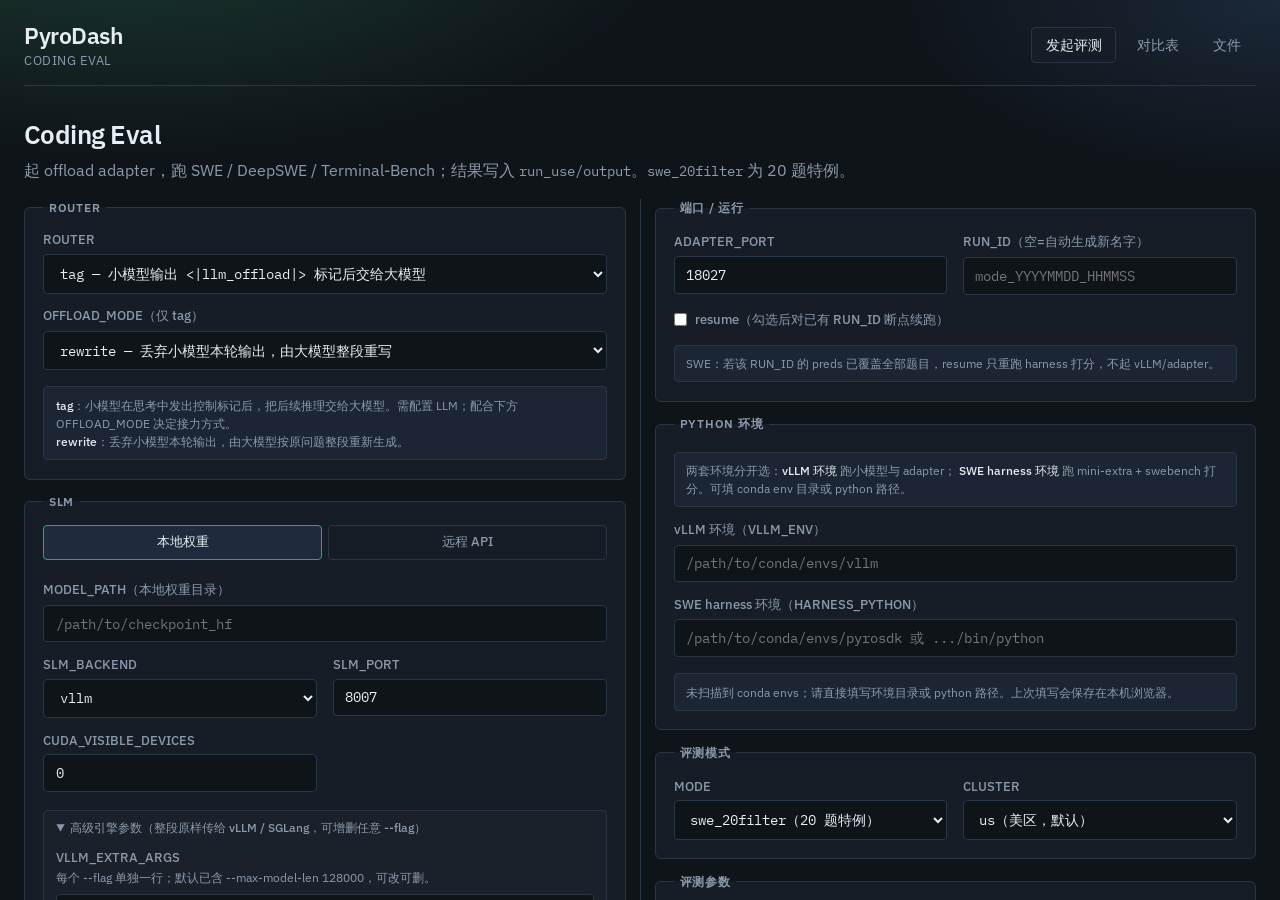
==== commit e9c71ad2: "mjy" ====
--- a/run_use/html/index.html
+++ b/run_use/html/index.html
@@ -177,6 +177,9 @@
               <input name="resume" id="resume" type="checkbox" value="1" />
               resume（勾选后对已有 RUN_ID 断点续跑）
             </label>
+            <p class="field-help full">
+              SWE：若该 RUN_ID 的 preds 已覆盖全部题目，resume 只重跑 harness 打分，不起 vLLM/adapter。
+            </p>
           </fieldset>
 
           <fieldset id="python-env-fieldset">
